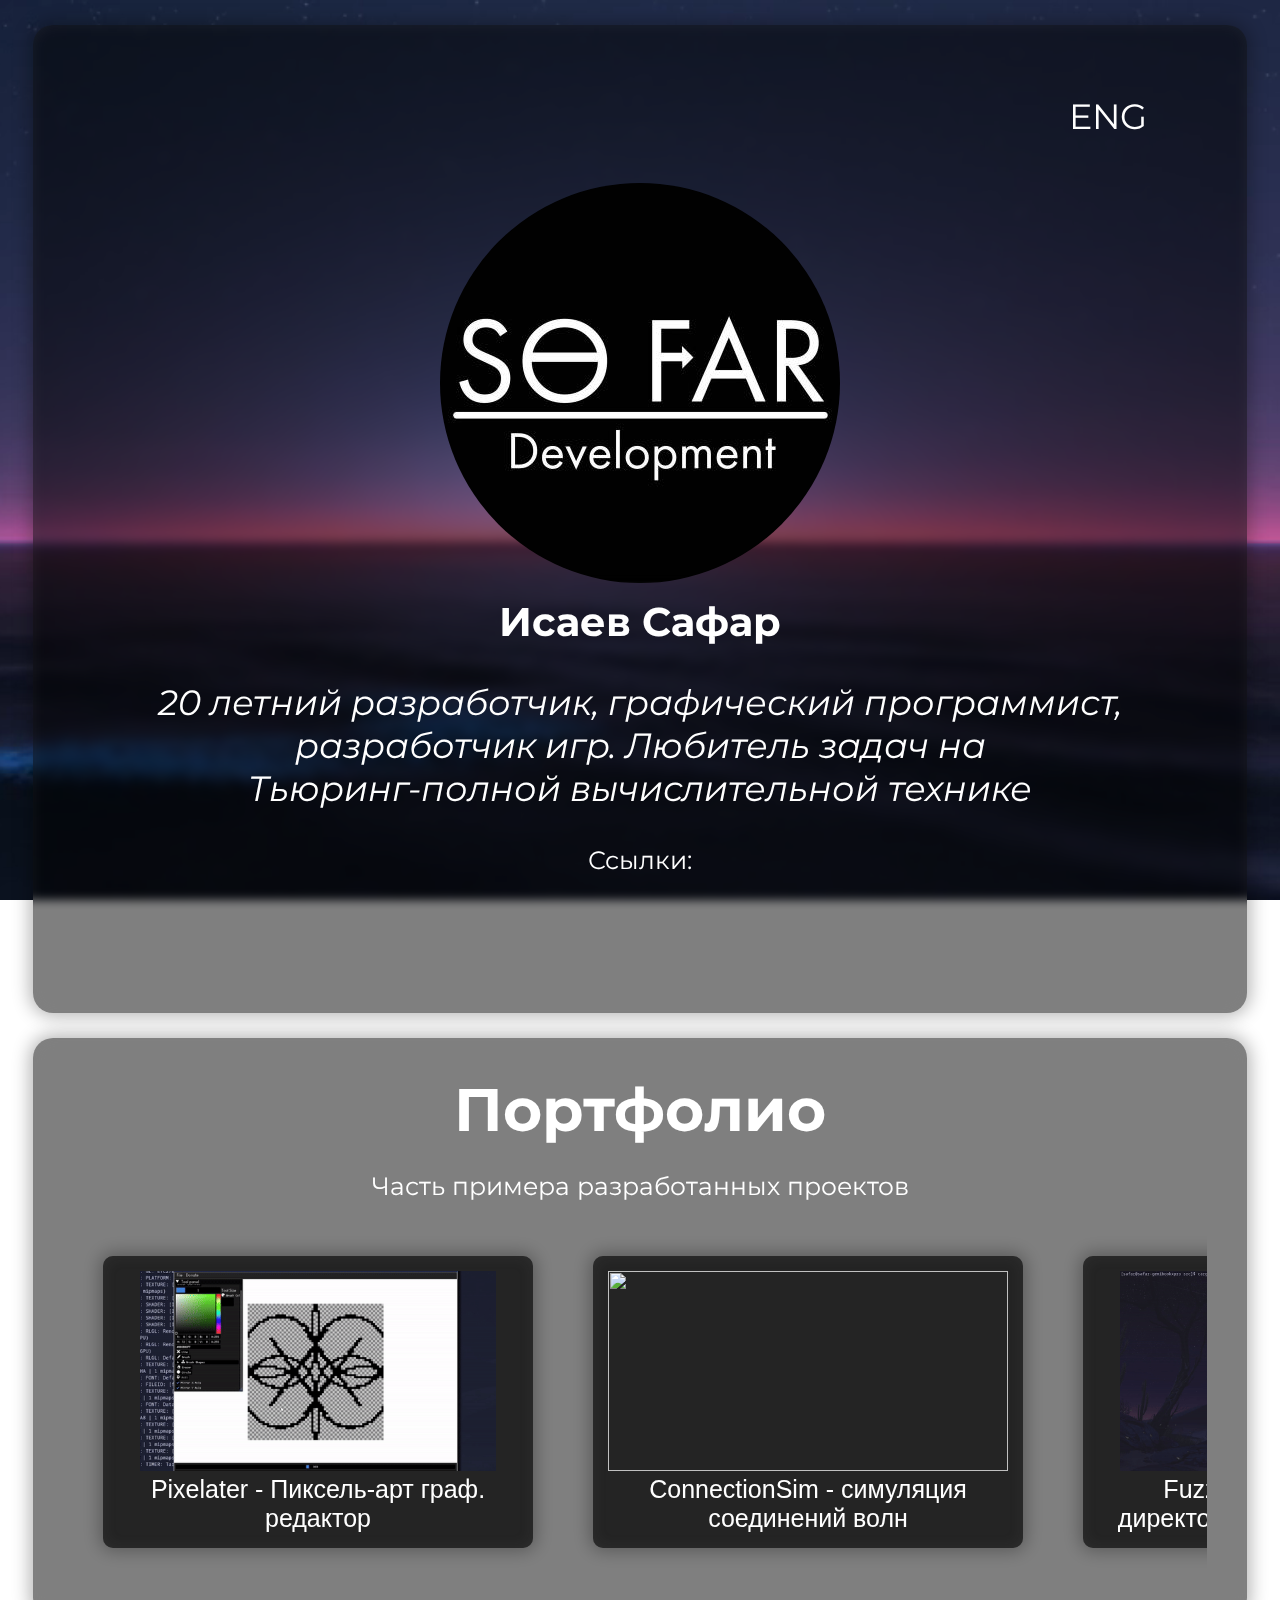
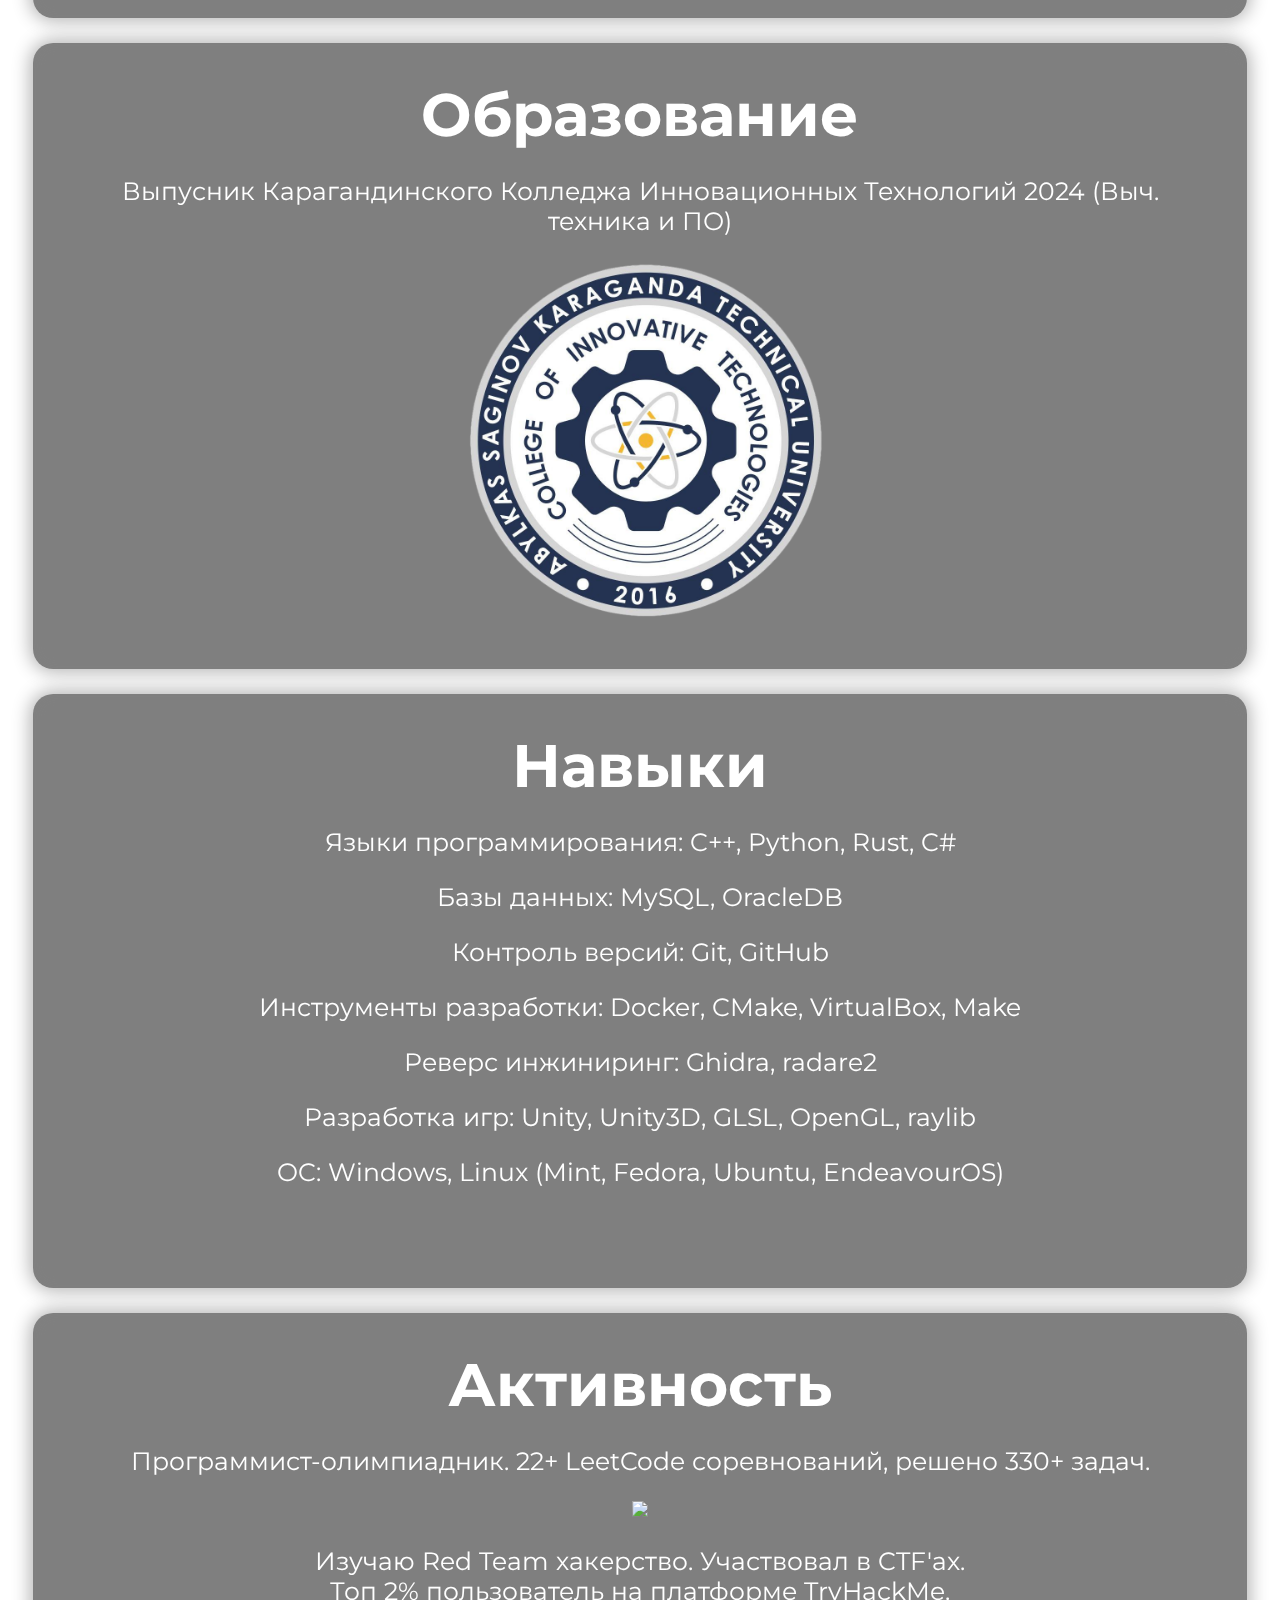
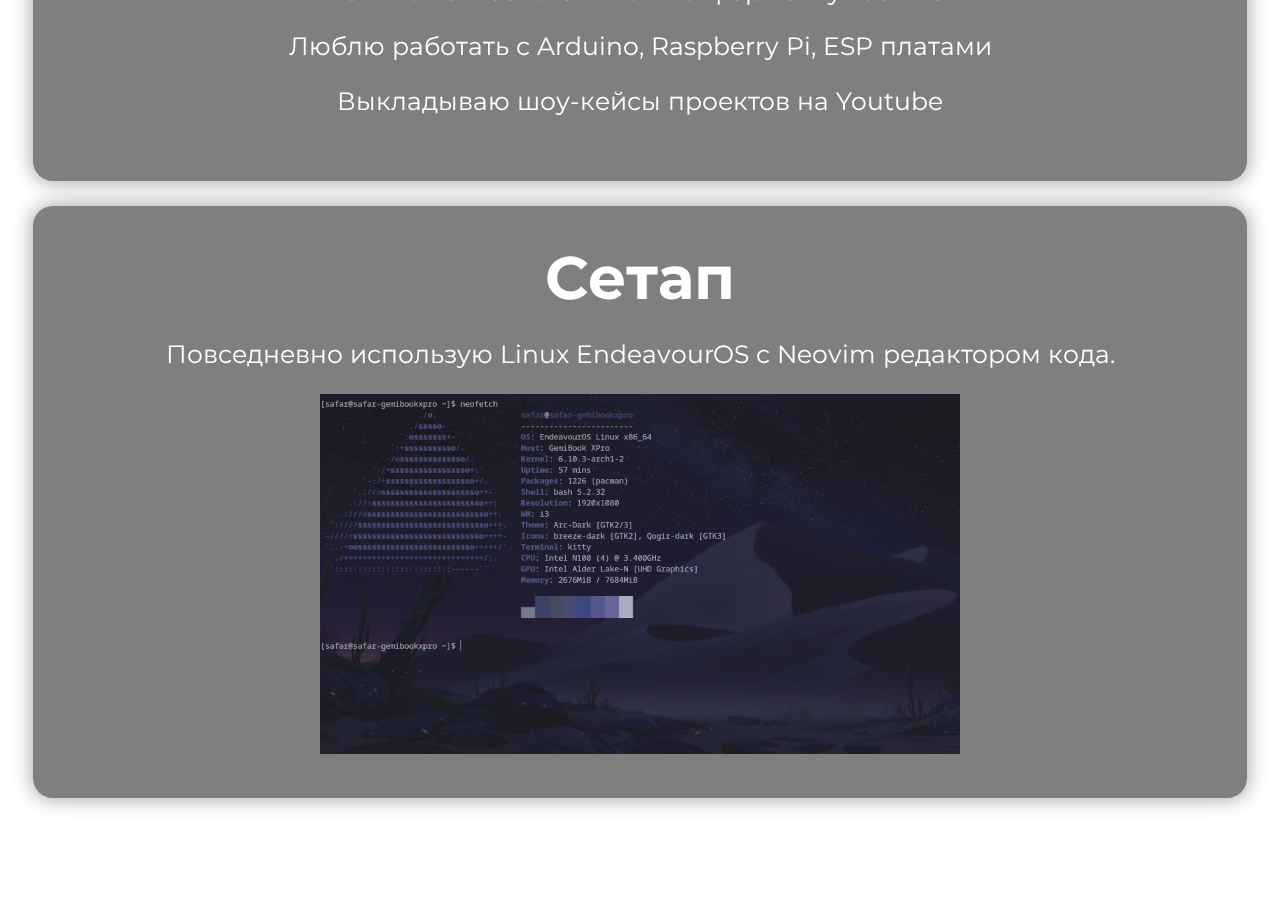
==== index-ru.html @ bf1d9ca0 "ru, eng versions are done, I guess?" ====
<!DOCTYPE html>
<html>
  <head>

    <link rel="stylesheet" href="https://cdnjs.cloudflare.com/ajax/libs/font-awesome/4.7.0/css/font-awesome.min.css">
    <link rel="stylesheet" type="text/css" href="style-ru.css">

    <link rel="preconnect" href="https://fonts.googleapis.com">
    <link rel="preconnect" href="https://fonts.gstatic.com" crossorigin>
    <link href="https://fonts.googleapis.com/css2?family=Montserrat:ital,wght@0,100..900;1,100..900&display=swap" rel="stylesheet">
    <script src="https://kit.fontawesome.com/5519063000.js" crossorigin="anonymous"></script>

    <base target="_blank"> <!--to open links in new tabs -->
  </head>
  <body>
    <video autoplay muted loop id="bgVideo">
      <source src="assets/ocean.mp4" type="video/mp4">
    </video>
     
     <div class="glass-container">
        <a href="index.html" target="_self"><p style="margin: 45px 60px; text-align:right; position:relative;font-family: 'Montserrat'; font-size: 35px;">ENG</p></a>
        <center>
          <div id="pfp">
            <img src="assets/pfp.jpg" />
          </div>
          <h2>Исаев Сафар</h2> 
          <i><p style="font-size:35px;">
           20 летний разработчик, графический программист, <br/> разработчик игр. Любитель задач на <br/> Тьюринг-полной вычислительной технике</p></i>
          <p>Ссылки:</p>

          <a href="https://github.com/SafarSoFar"><i class="fa-brands fa-github" style="font-size: 3.0em; color: white;"></i></a>
          <a href="https://x.com/safarsofar" "><i class="fa-brands fa-twitter" style="font-size: 3.0em; color: white;"></i></a>
          <a href="https://safarsofar.itch.io/"><i class="fa-brands fa-itch-io" style="font-size: 3.0em; color: white;"></i></a>
          <a href="https://www.youtube.com/@SafarSofar"><i class="fa-brands fa-youtube" style="font-size: 3.0em; color: white;"></i></a>
          <a href="https://www.linkedin.com/in/safar-isaev-sofar/"><i class="fa-brands fa-linkedin" style="font-size: 3.0em; color: white;"></i></a>

          <br/>
          <br/>
        </center>
      </div>
      <div class="glass-container">
        <h1>Портфолио</h1>
        <p>Часть примера разработанных проектов</p>
        <div class="row">

          <a href="https://github.com/SafarSoFar/pixelater">
            <div class="project-wrap">
              <div class="project-thumb">
                <img src="assets/pixelater-mirror.gif"/>
              </div>
              <div id="project-name">Pixelater - Пиксель-арт граф. редактор</div>
            </div>
          </a>

          <a href="https://github.com/SafarSoFar/connection-sim-cpp">
            <div class="project-wrap">
              <div class="project-thumb">
                <img src="assets/connection-sim.gif"/>
              </div>
              <div id="project-name">ConnectionSim - симуляция соединений волн</div>
            </div>
          </a>

          <a href="https://github.com/SafarSoFar/fuzzis">
            <div class="project-wrap">
              <div class="project-thumb">
                <img src="assets/fuzzis.gif"/>
              </div>
              <div id="project-name">Fuzzis - CLI для поиска директориев (CTF hacking tool)</div>
            </div>
          </a>

          <a href="https://github.com/SafarSoFar/immage">
            <div class="project-wrap">
              <div class="project-thumb">
                <img src="assets/immage.gif"/>
              </div>
              <div id="project-name">Immage (i'm mage) - Анализатор стеганографии (CTF hacking tool)</div>
            </div>
          </a>

          <a href="https://github.com/SafarSoFar/3D-boids-raylib">
            <div class="project-wrap">
              <div class="project-thumb">
                <img src="assets/boids.gif"/>
              </div>
              <div id="project-name">3D Симуляция Боидов без игрового движка</div>
            </div>
          </a>

          <a href="https://github.com/SafarSoFar/coding-train-starfield-rs">
            <div class="project-wrap">
              <div class="project-thumb">
                <img src="assets/starfield.gif"/>
              </div>
              <div id="project-name">Rust симуляция комических частиц из ориг. javascript, i3</div>
            </div>
          </a>

        </div>
     </div>

     <div class="glass-container">
        <h1>Образование</h1>
        <div class="info">
        <p>Выпусник Карагандинского Колледжа Инновационных Технологий 2024 (Выч. техника и ПО)</p>
        <img src="assets/college.png" style="width:388px; height:364px;"/>
        </div>
      </div>
      
     <div class="glass-container">
       <h1>Навыки</h1>
        <p>Языки программирования: C++, Python, Rust, C#</p>
        <p>Базы данных: MySQL, OracleDB</p>
        <p>Контроль версий: Git, GitHub</p>
        <p>Инструменты разработки: Docker, CMake, VirtualBox, Make</p>
        <p>Реверс инжиниринг: Ghidra, radare2</p>
        <p>Разработка игр: Unity, Unity3D, GLSL, OpenGL, raylib</p>
        <p>OC: Windows, Linux (Mint, Fedora, Ubuntu, EndeavourOS)</p>
        <br/>
        <br/>
     </div>
     <div class="glass-container">
        <h1>Активность</h1>
        <p>Программист-олимпиадник. 22+ LeetCode соревнований, решено 330+ задач.</p>
        <img src="https://leetcard.jacoblin.cool/So_far_away?theme=dark&font=Kadwa"/ >
        <p>Изучаю Red Team хакерство. Участвовал в CTF'ах.<br/> Топ 2% пользователь на платформе TryHackMe.</p>
        <p>Люблю работать с Arduino, Raspberry Pi, ESP платами</p>
        <p>Выкладываю шоу-кейсы проектов на Youtube</p>
     </div>
     <div class="glass-container">
       <h1>Сетап</h1>
       <p></p>
       <div class="info">
       </div>
       <div class="info">
       </div>
        <div class="info">
        <p>Повседневно использую Linux EndeavourOS с Neovim редактором кода.</p>
        <img src="assets/neofetch.png" style="width: 640px; height: 360px;"/>
        </div>
      </div>

  <br/>
  <center>
    <p>Разработка дизайна - Исаев Сафар</p>
  </center>
  </body>
</html>
---- style-ru.css ----
/*.afacad-flux-afacad{*/
/*  font-family: "Afacad Flux", sans-serif;*/
/*  font-optical-sizing: auto;*/
/*  font-weight: 100;*/
/*  font-style: normal;*/
/*  font-variation-settings:*/
/*    "slnt" 0;*/
/*}*/

a{
    color: unset;
    text-decoration: unset;
    target: "_blank";
}

p{
  font-family: "Montserrat", sans-serif;
  font-size: 25px;
  font-size: 25px;
  color: white;
}

h1{
  margin:10px;
  font-family: "Montserrat", sans-serif;
  font-size: 60px;
  color: white;
}

h2{
  margin:10px;
  font-family: "Montserrat", sans-serif;
  font-size: 40px;
  color: white;
}

#bgVideo{
  position: fixed;
  right: 0;
  bottom: 0;
  min-width: 100%;
  min-height: 100%;
  z-index: -1;
}
/*html{*/
/*  background-color: black;*/
/*}*/

#pfp img{
  width: 400px;
  height: 400px;
  border-radius: 200px;
}

#cover img{
  width: 100%;
  height: ;
  overflow: hidden;
}

.row{
  display: flex; /* Enables flexbox */ 
  /*justify-content: center; /* Aligns items in a row with space between */ */
  margin: 20px;
  overflow-x: scroll;
  /*scrollbar-color: black;*/

}

.info{
  text-align: center;
  margin:auto;
  /*display: grid; */
  align-items:center;
  justify-content: center; /* Aligns items in a row with space between */ 
  object-fit:scale-down;
}


.glass-container{
  box-shadow: inset 0 0 15px rgba(135, 135, 135, .1), 0 0 18px 3px rgba(0, 0, 0, .3);
  width: auto;
  text-align: center;
  /*margin: auto;*/

  padding: 25px 40px 40px;
  margin: 25px;
  background-color: rgba(0, 0, 0, 0.5);
  backdrop-filter: blur(5px); height: auto; 
  border-radius: 20px;
}

.project-wrap{
  box-shadow: inset 0 0 15px rgba(135, 135, 135, .1), 0 0 18px 3px rgba(0, 0, 0, .3);
  border-radius: 10px;
  width: auto;
  text-align: center;
  margin: 30px;
  padding: 15px;
  backdrop-filter: blur(10px); height: auto; 
  background-color: rgba(10, 10, 10, 0.5);
  height: auto;
}

#project-name{
  font-family: "Afacad Flux", sans-serif;
  font-size: 25px;
  color: white;
}

.project-thumb img{
  width: 400px;
  height: 200px;
  object-fit:scale-down;
}

body{
  background-color: white;
}
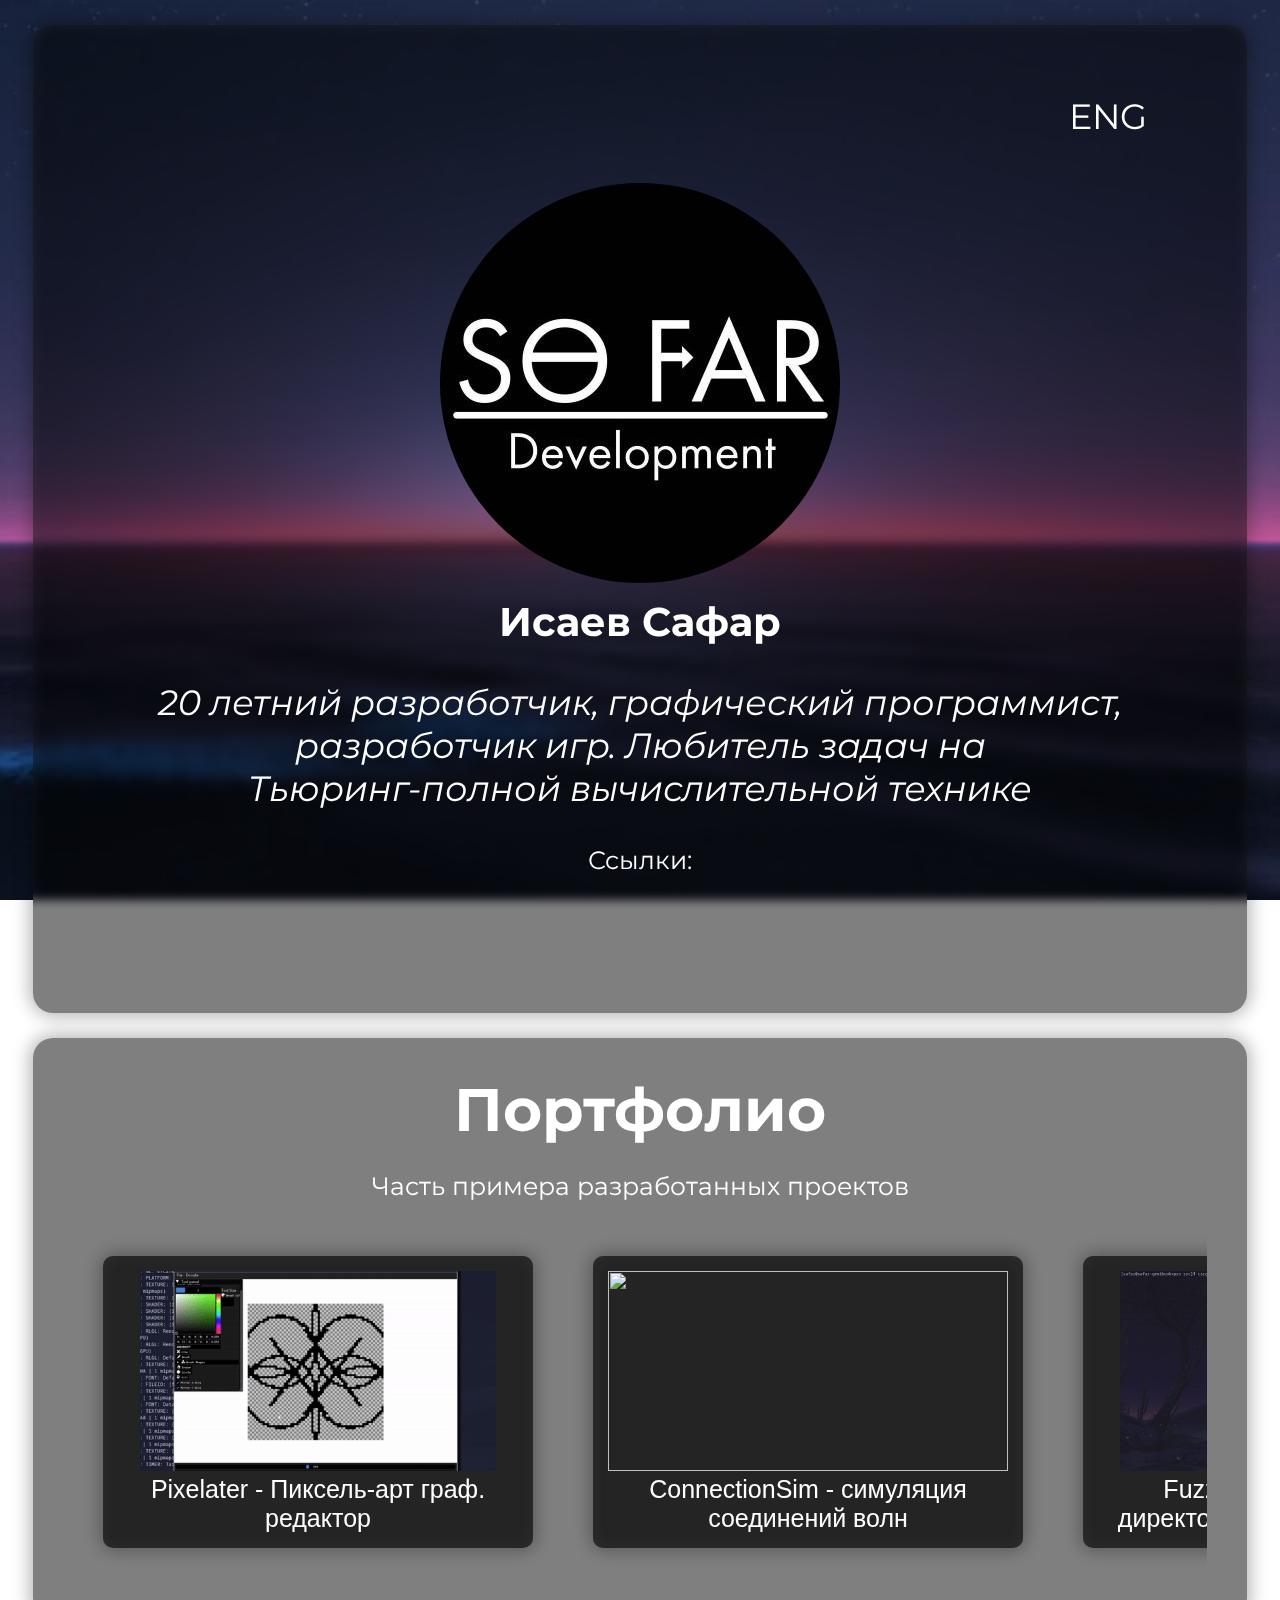
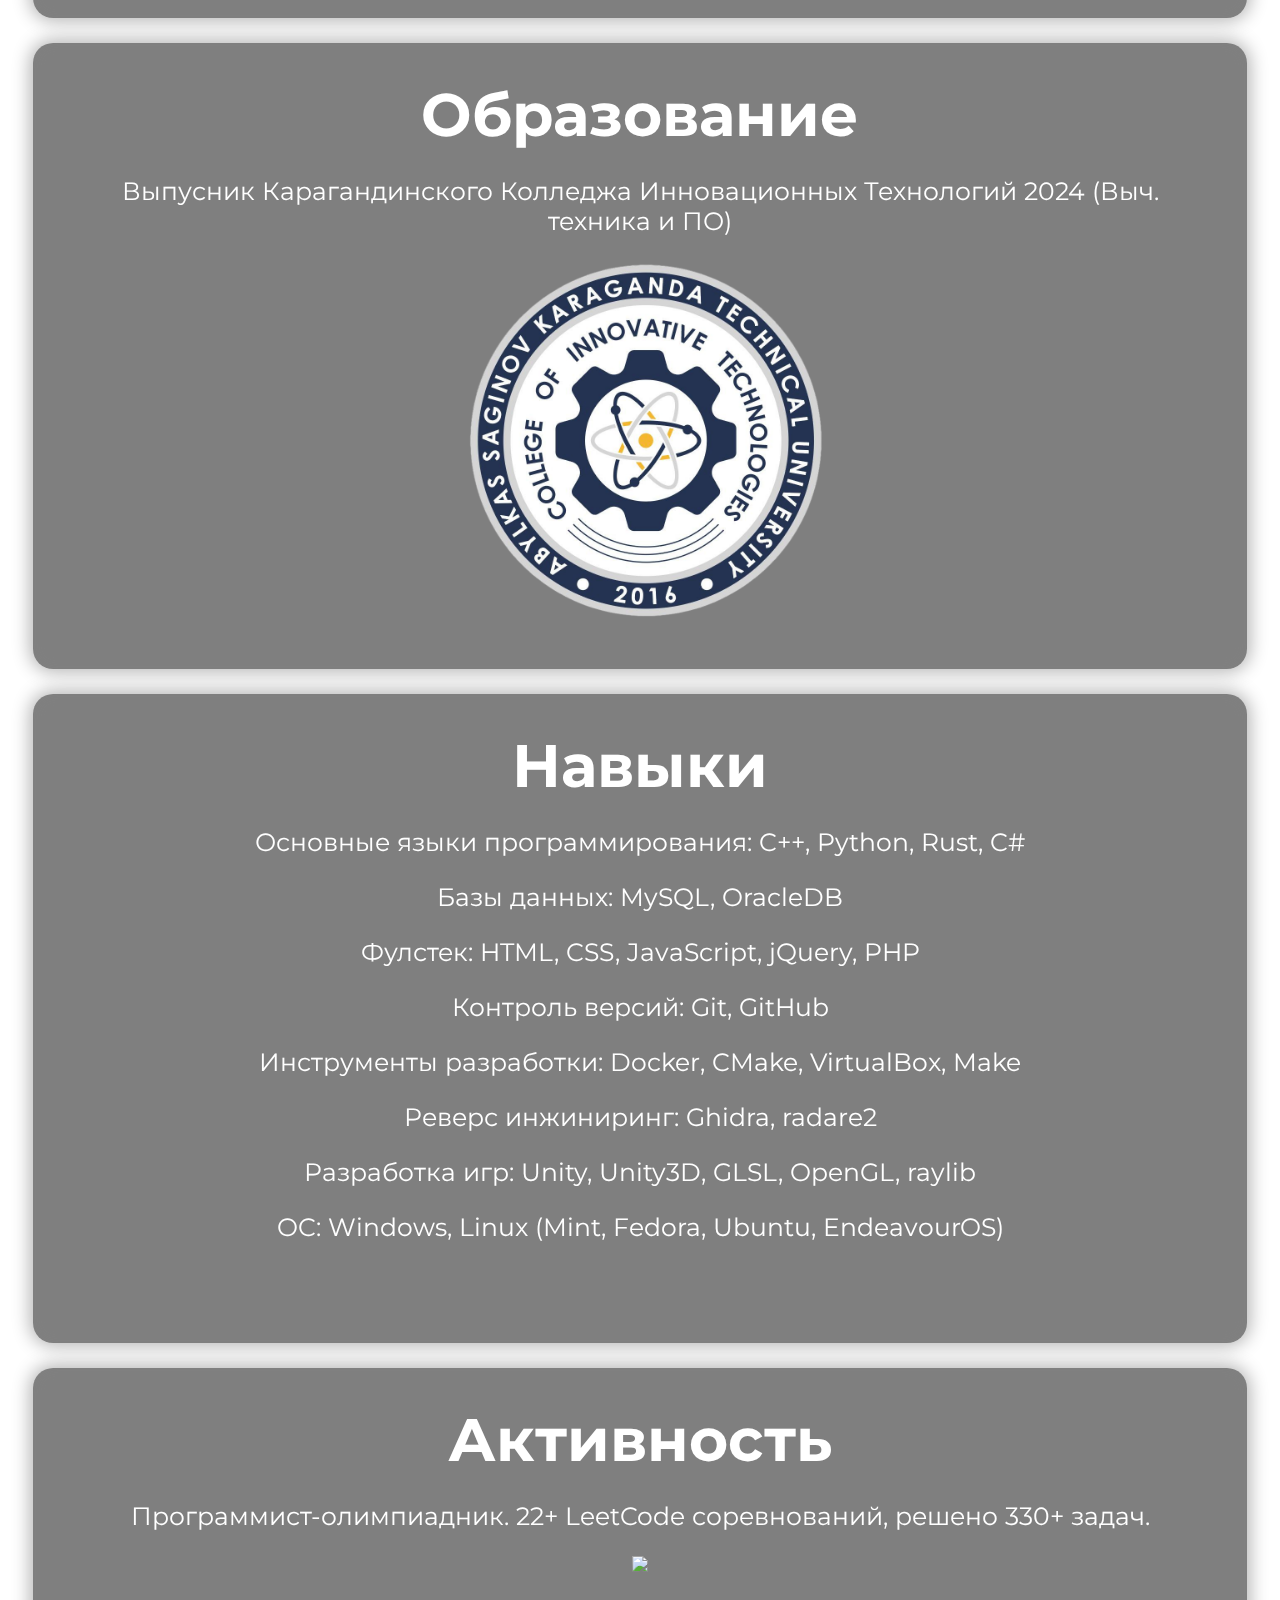
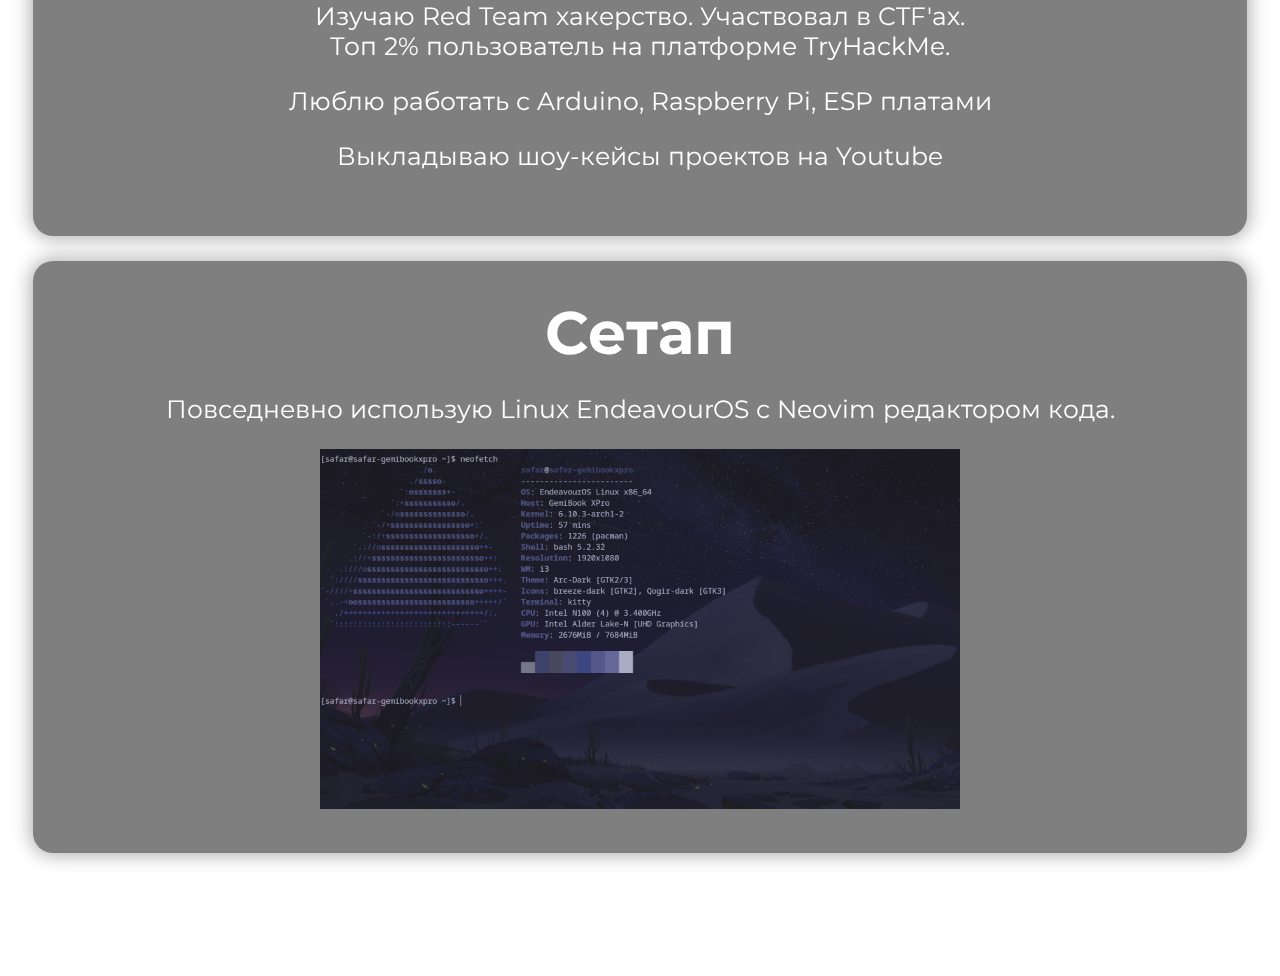
==== commit b603c35b: "full stack description" ====
--- a/index-ru.html
+++ b/index-ru.html
@@ -110,8 +110,9 @@
       
      <div class="glass-container">
        <h1>Навыки</h1>
-        <p>Языки программирования: C++, Python, Rust, C#</p>
+        <p>Основные языки программирования: C++, Python, Rust, C#</p>
         <p>Базы данных: MySQL, OracleDB</p>
+        <p>Фулстек: HTML, CSS, JavaScript, jQuery, PHP</p>
         <p>Контроль версий: Git, GitHub</p>
         <p>Инструменты разработки: Docker, CMake, VirtualBox, Make</p>
         <p>Реверс инжиниринг: Ghidra, radare2</p>
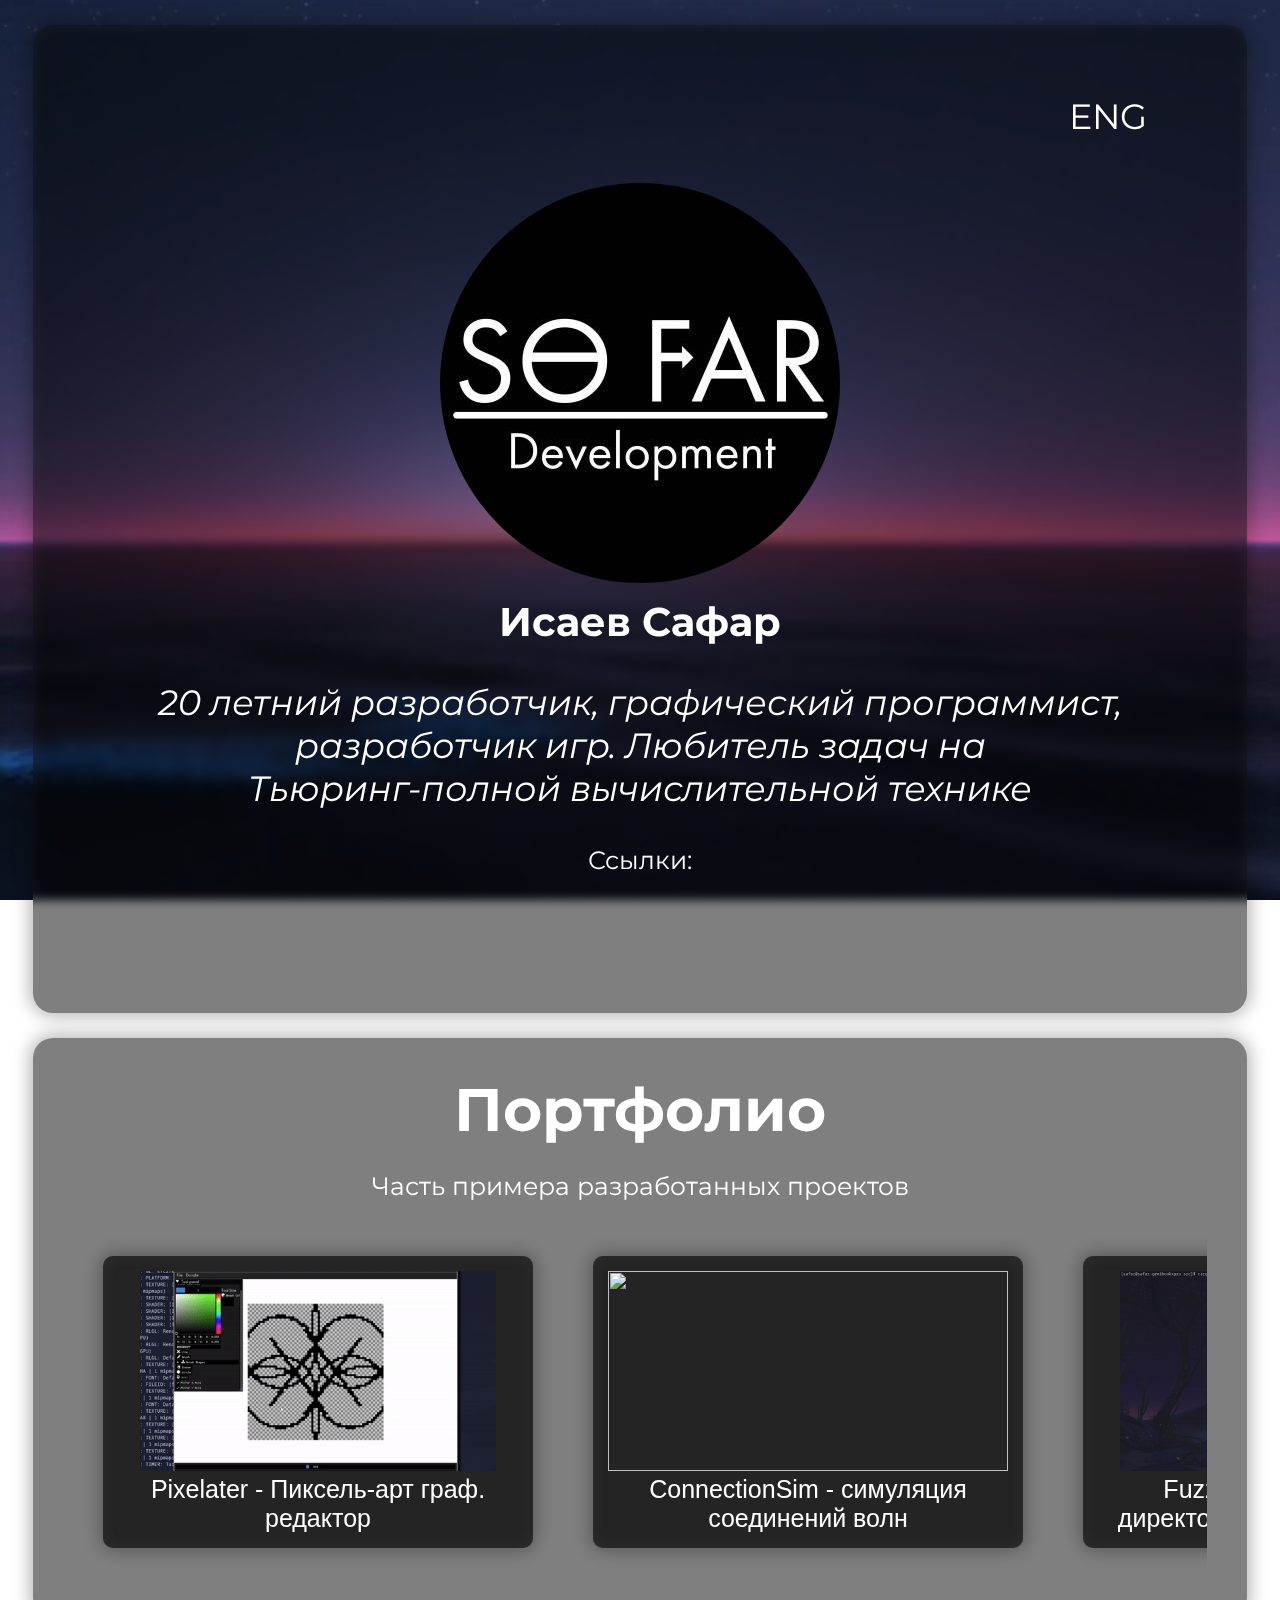
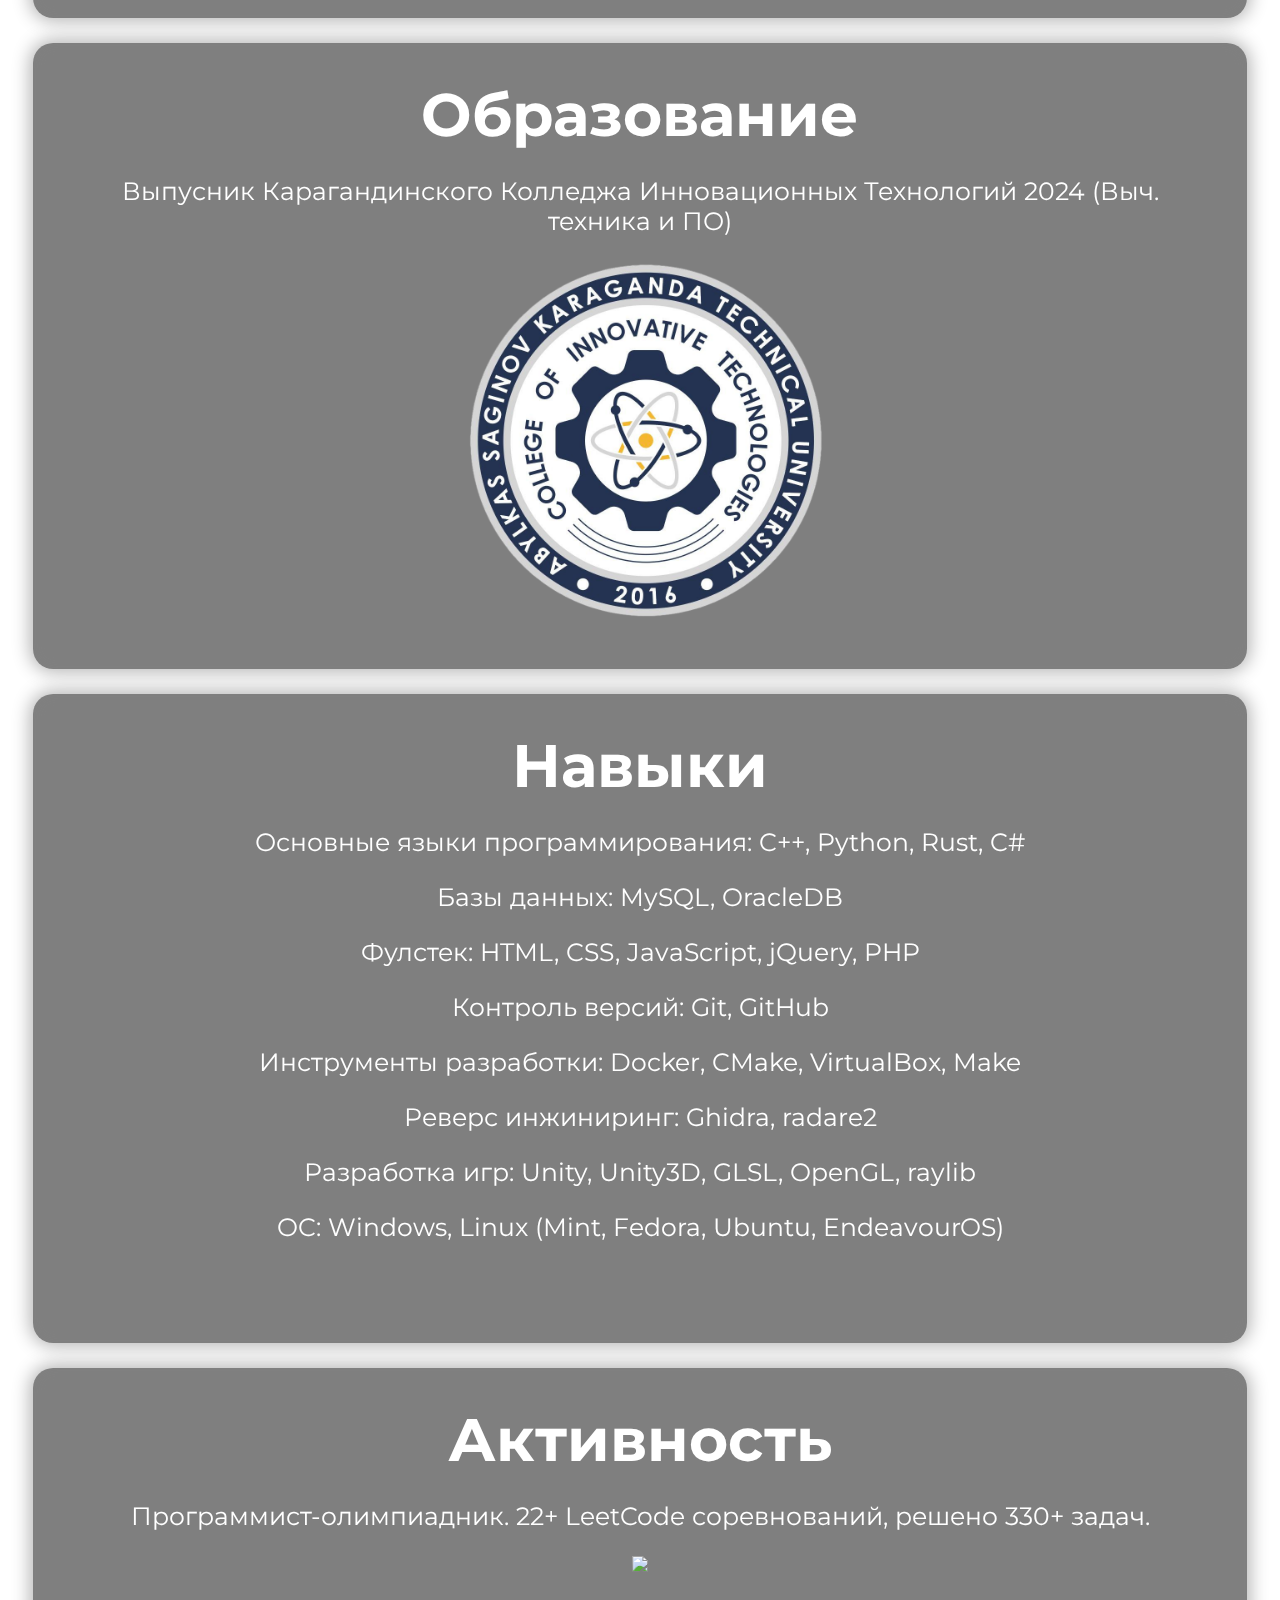
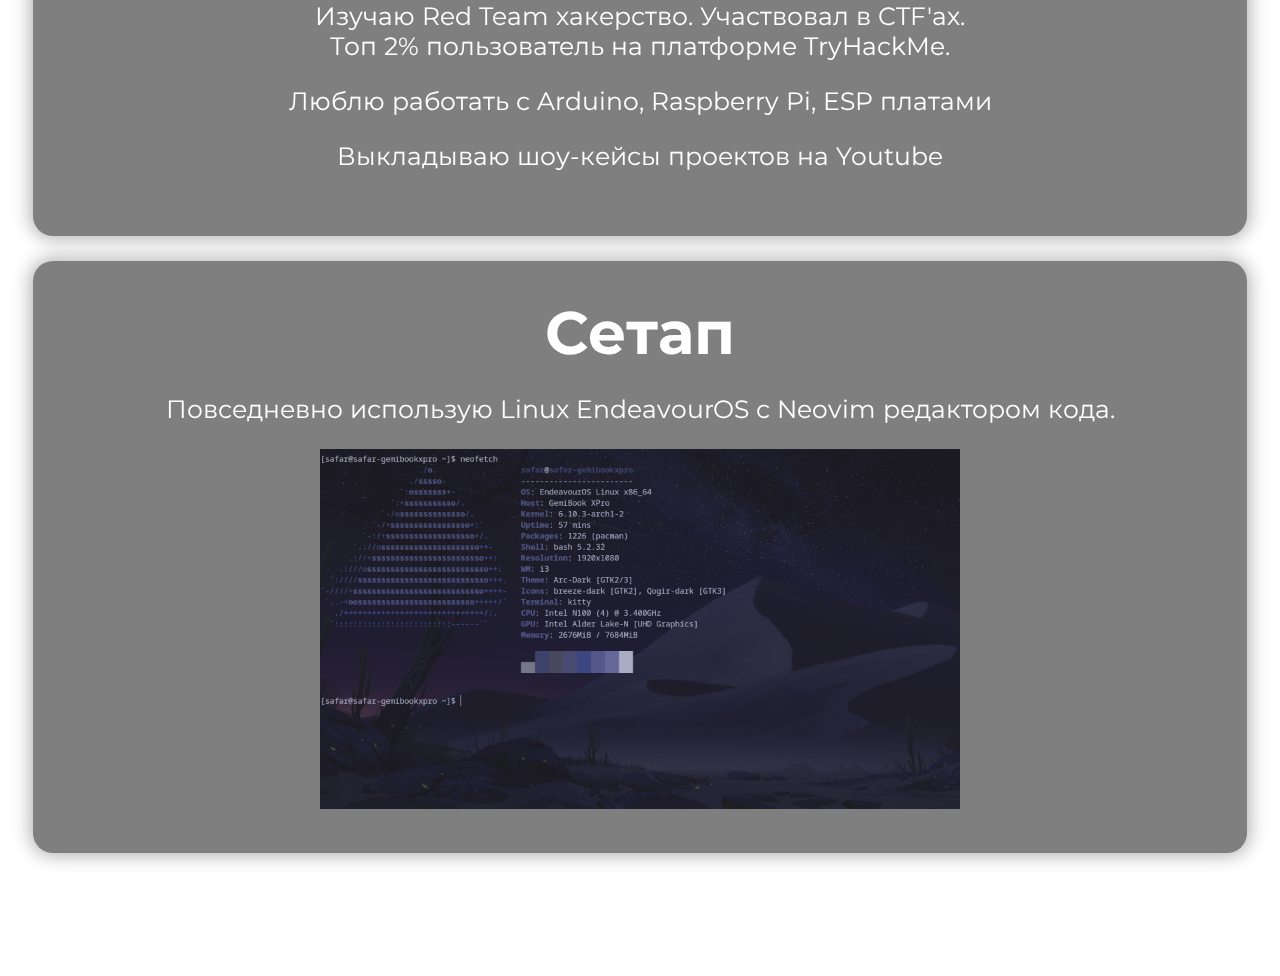
==== commit c5885282: "one function landscape rotation prevention on some browsers" ====
--- a/index-ru.html
+++ b/index-ru.html
@@ -9,6 +9,9 @@
     <link rel="preconnect" href="https://fonts.gstatic.com" crossorigin>
     <link href="https://fonts.googleapis.com/css2?family=Montserrat:ital,wght@0,100..900;1,100..900&display=swap" rel="stylesheet">
     <script src="https://kit.fontawesome.com/5519063000.js" crossorigin="anonymous"></script>
+    <script>
+      screen.orientation.lock('portrait');
+    </script>
 
     <base target="_blank"> <!--to open links in new tabs -->
   </head>
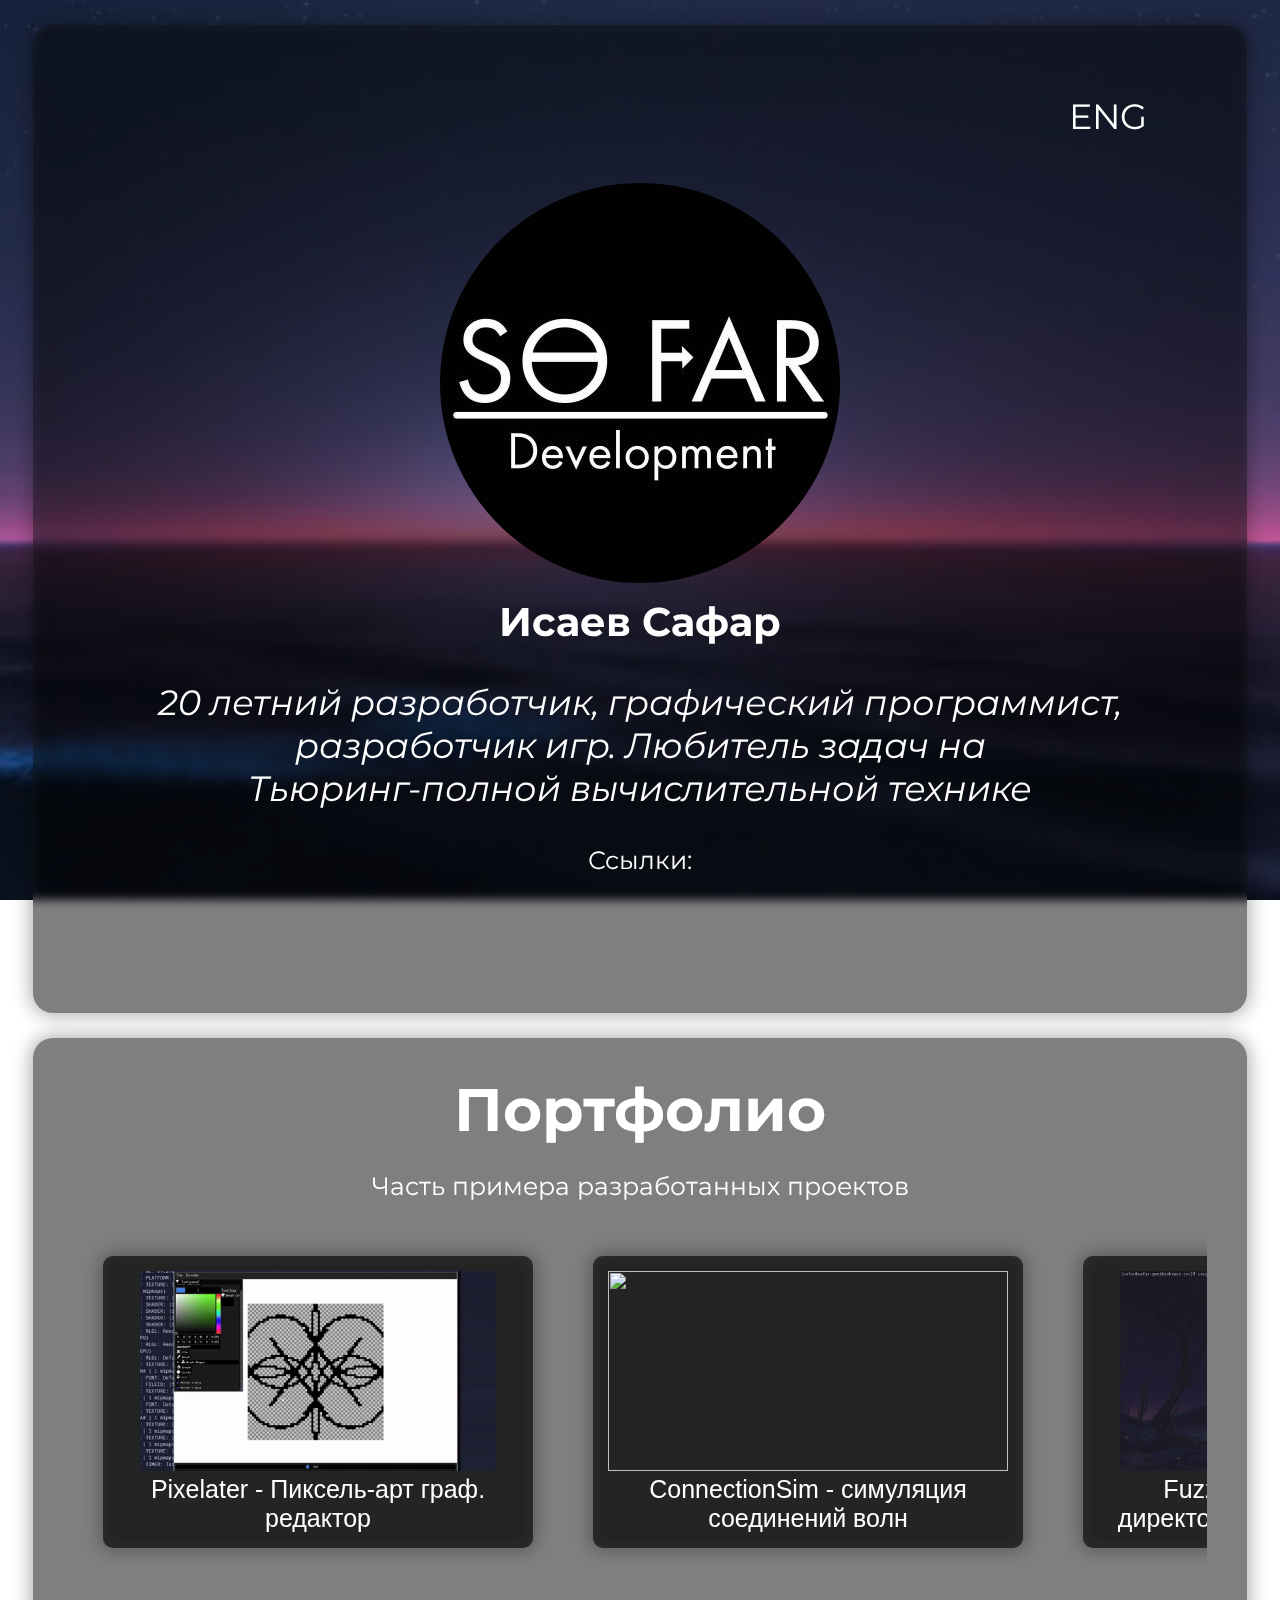
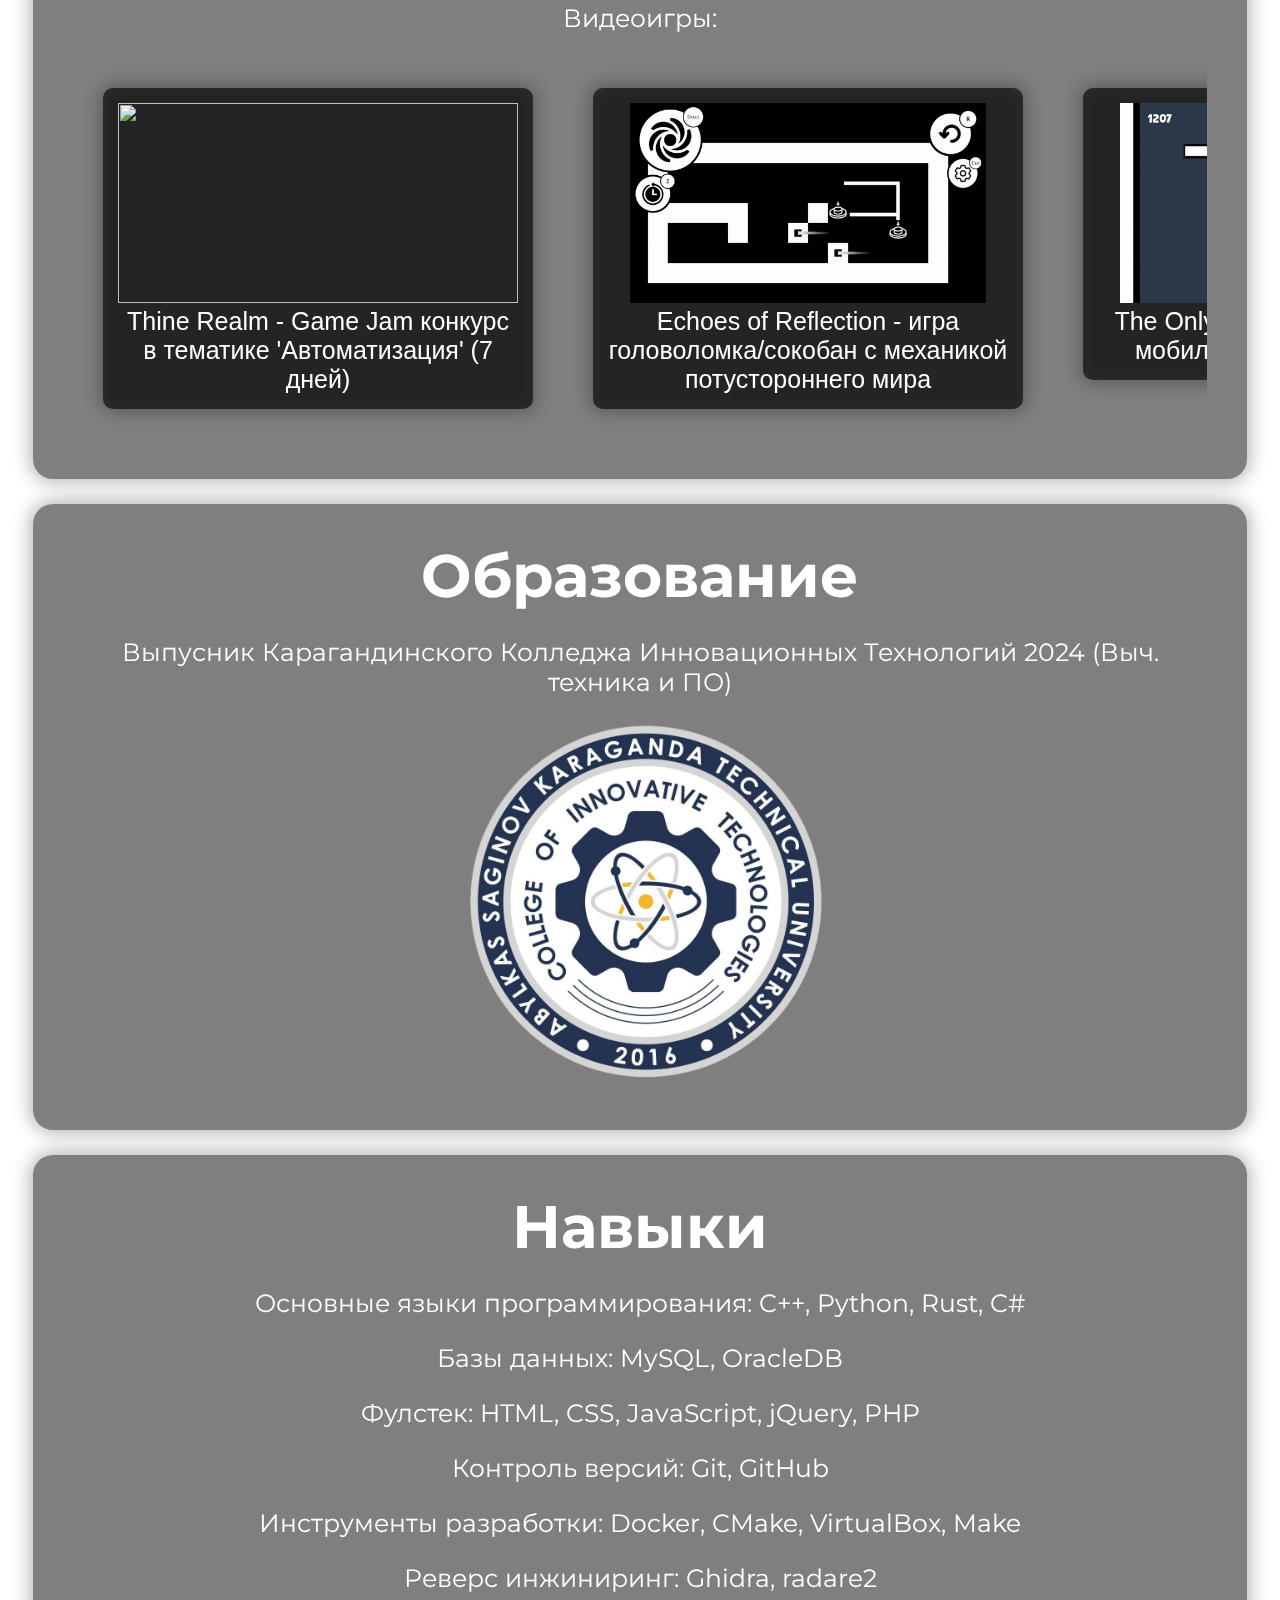
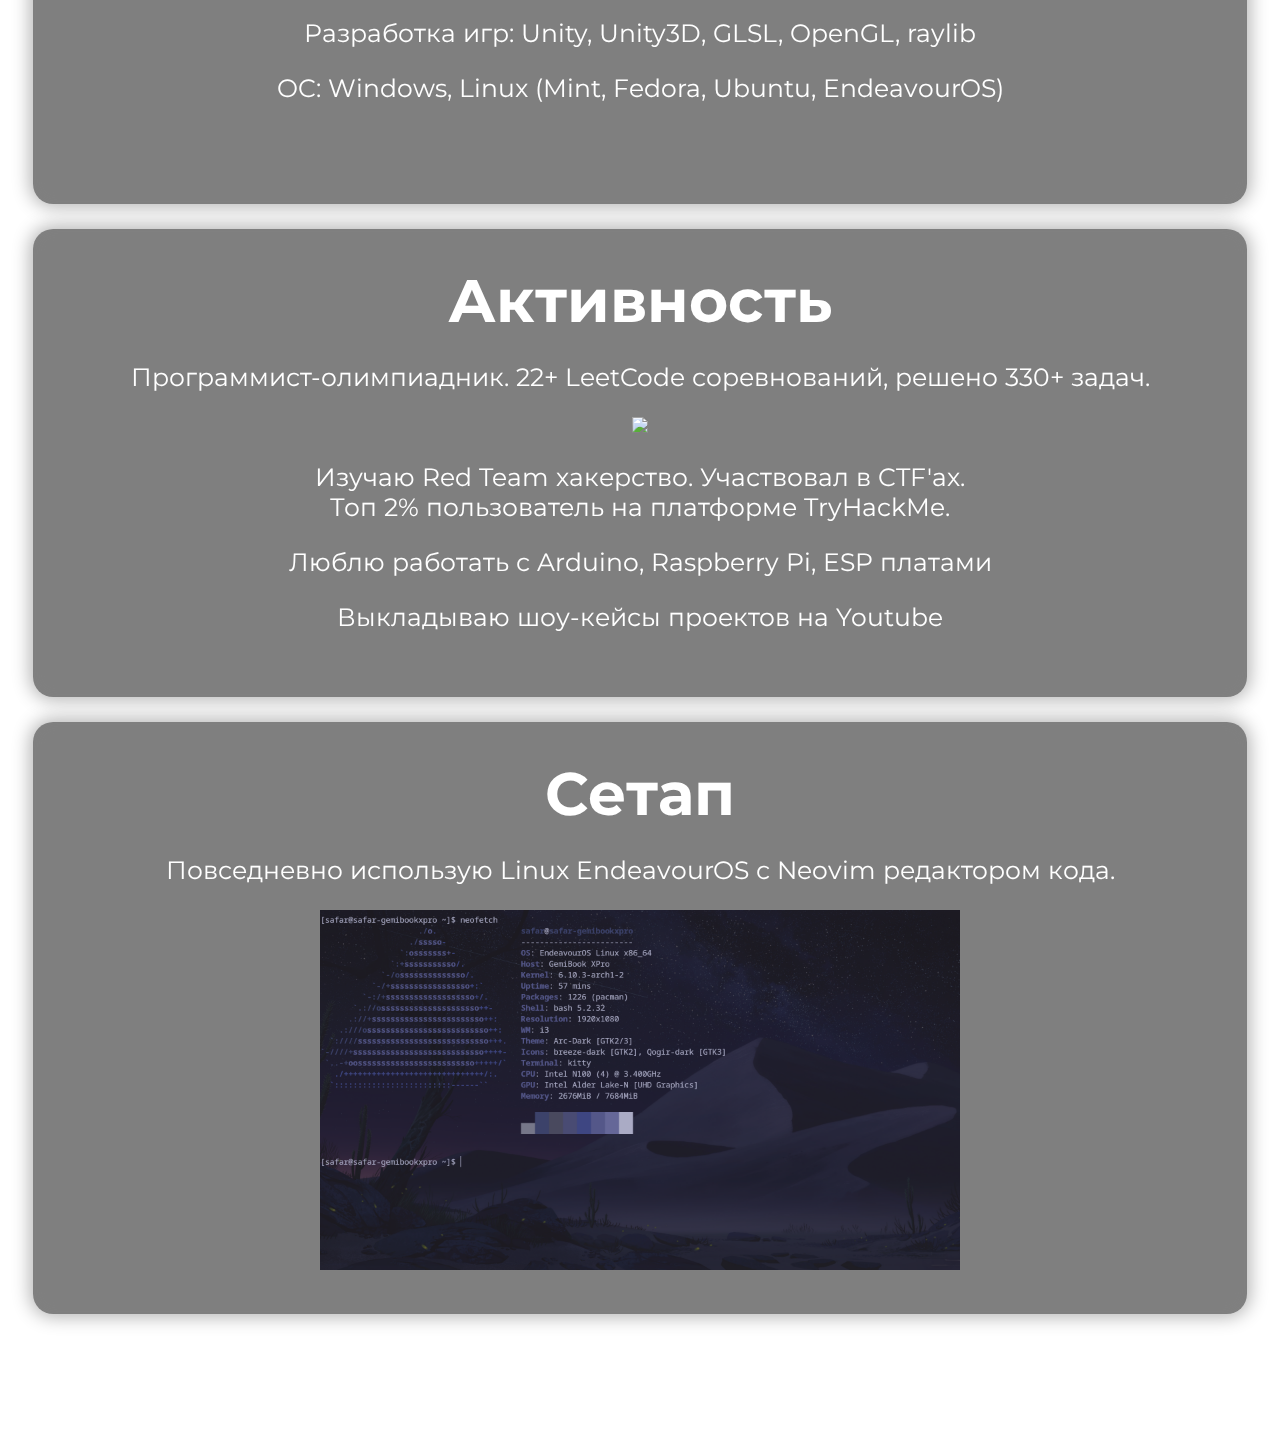
==== commit 10295b0e: "ru version" ====
--- a/index-ru.html
+++ b/index-ru.html
@@ -101,6 +101,45 @@
           </a>
 
         </div>
+
+        <p>Видеоигры:</p>
+
+        <div class="row">
+
+          <a href="https://safarsofar.itch.io/thine-kingdom">
+            <div class="project-wrap">
+              <div class="project-thumb">
+                <img src="assets/thine-realm.gif"/>
+              </div>
+              <div id="project-name">Thine Realm - Game Jam конкурс в тематике 'Автоматизация' (7 дней)</div>
+            </div>
+          </a>
+
+          <a href="https://safarsofar.itch.io/echoes-of-reflection">
+            <div class="project-wrap">
+              <div class="project-thumb">
+                <img src="assets/eor.gif"/>
+              </div>
+              <div id="project-name">Echoes of Reflection - игра головоломка/сокобан с механикой потустороннего мира</div>
+            </div>
+          </a>
+
+          <a href="https://safarsofar.itch.io/the-only-way-is-up">
+            <div class="project-wrap">
+              <div class="project-thumb">
+                <img src="assets/the-only-way-is-up.gif"/>
+              </div>
+              <div id="project-name">The Only Way Is Up - Game Jam мобильный конкурс (3 часа)</div>
+            </div>
+          </a>
+            <div class="project-wrap">
+              <div class="project-thumb">
+                <img src="assets/aot.gif"/>
+              </div>
+              <div id="project-name">Boundless Flight - VR симулятор полета с механикой из 'AOT'</div>
+            </div>
+         </div>
+        </div>
      </div>
 
      <div class="glass-container">
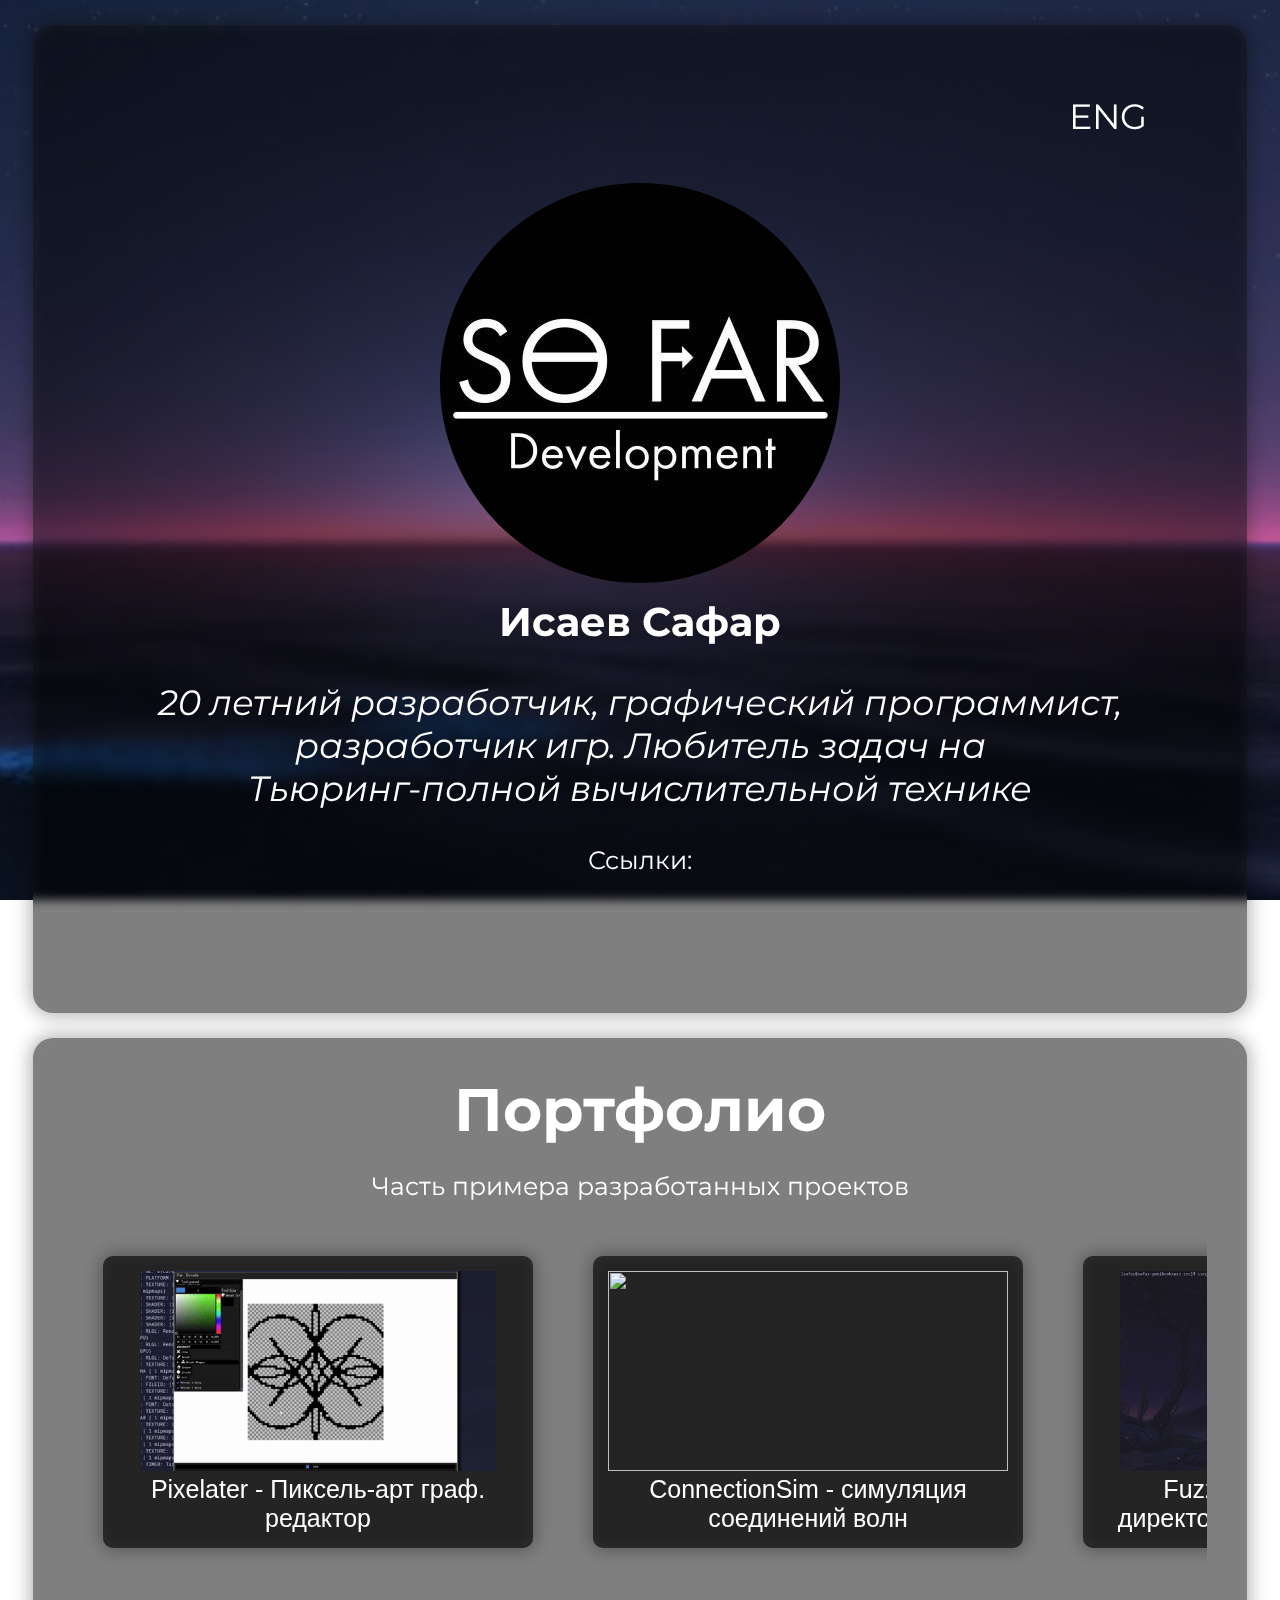
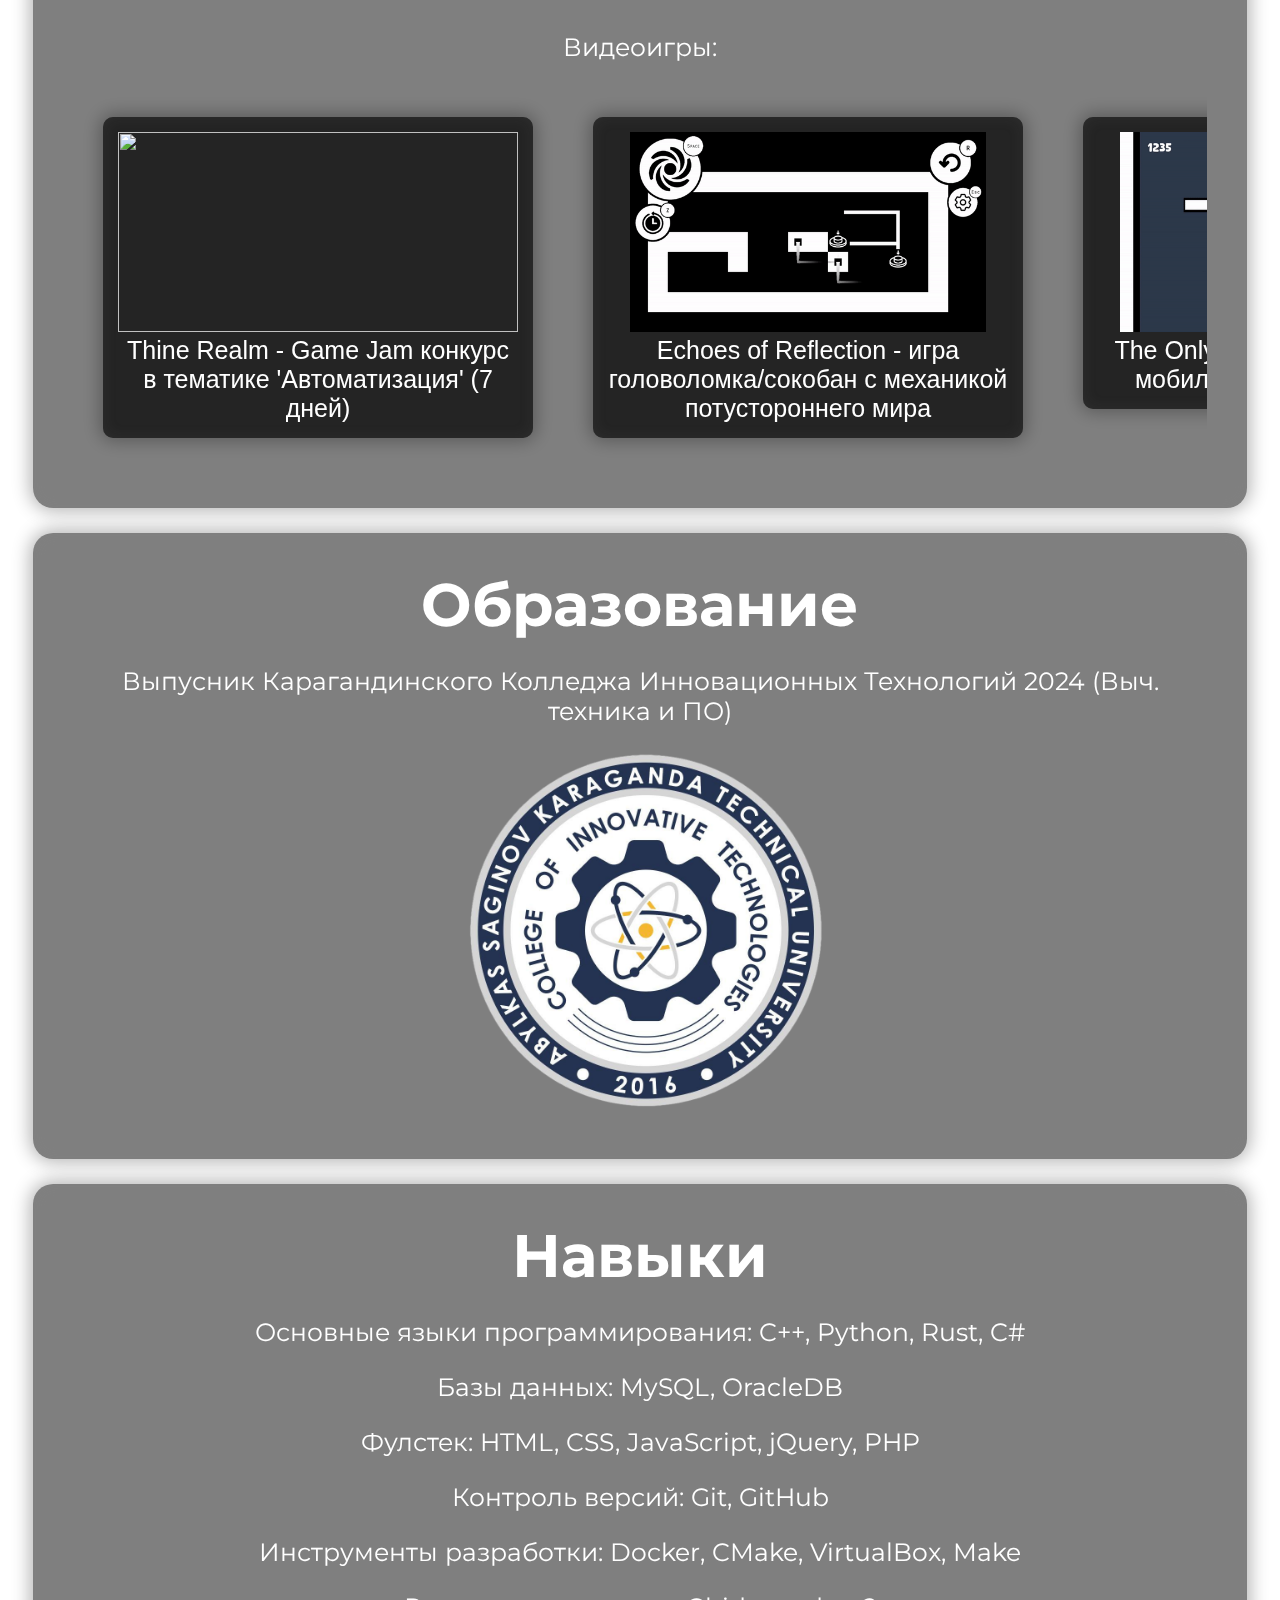
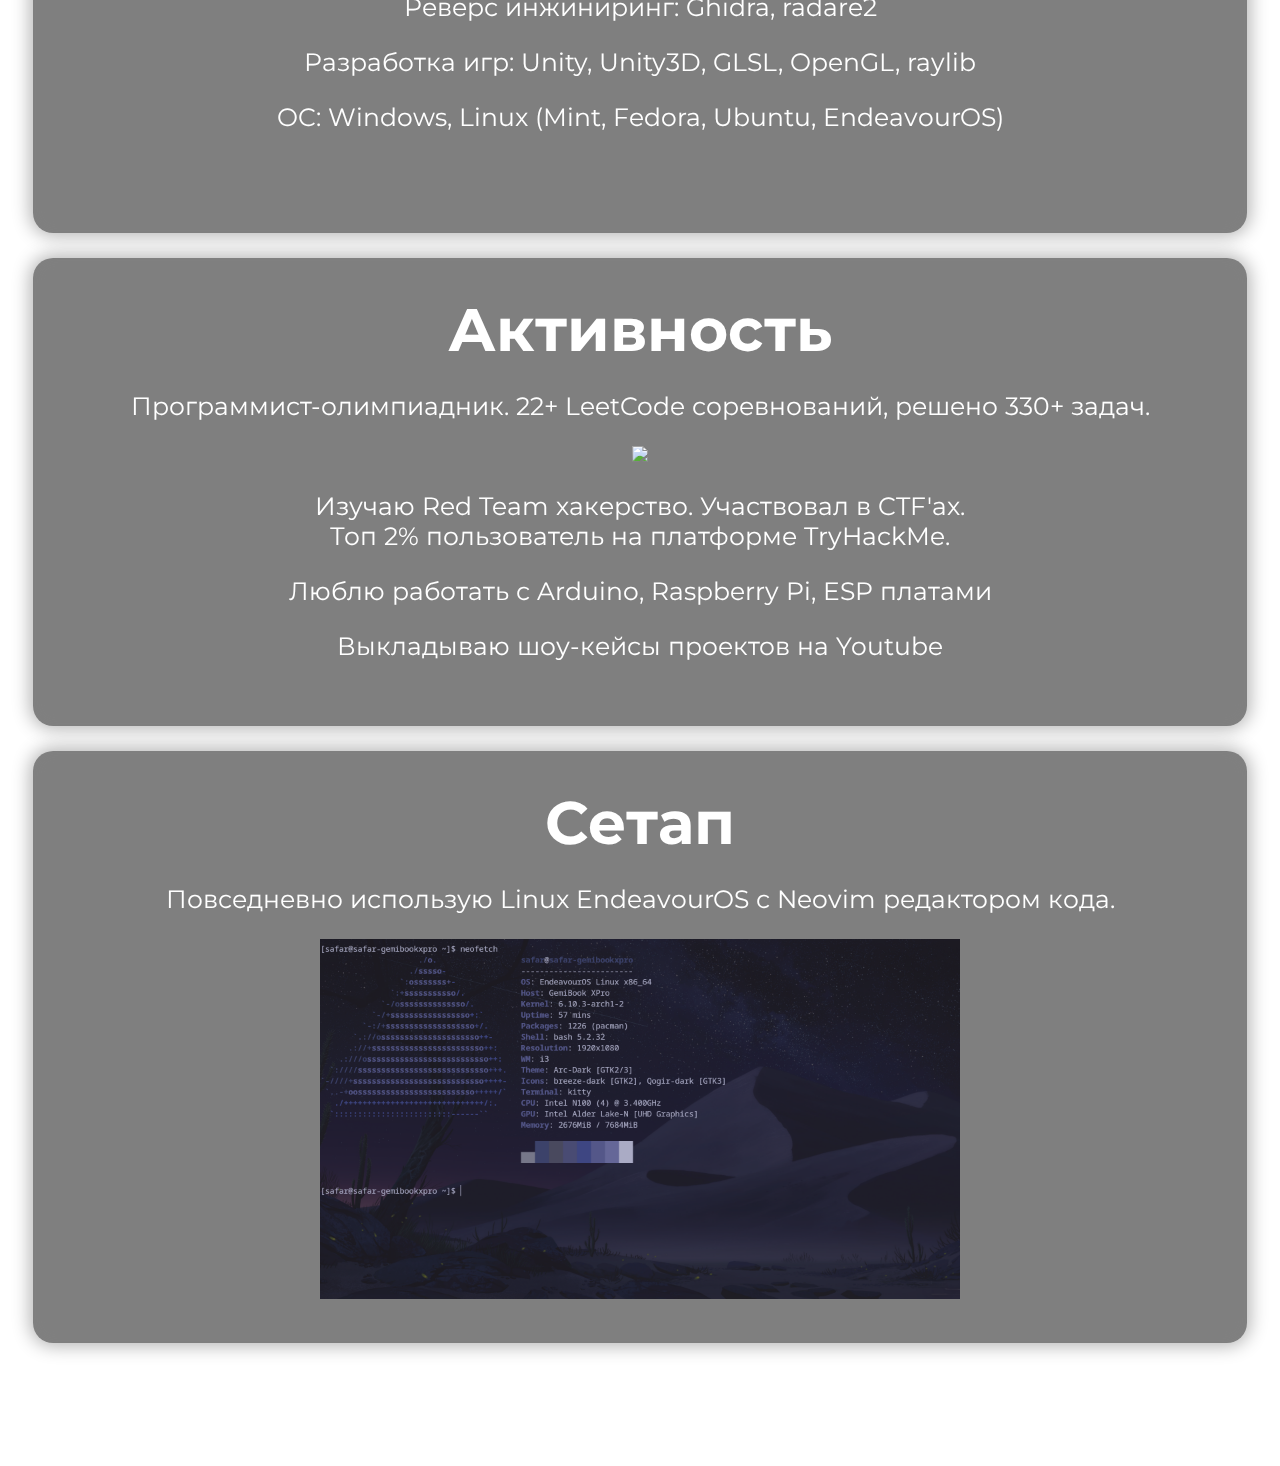
==== commit df32c700: "changed two projects inside the portfolio, fixed mobile ori orientation change affect on video issue" ====
--- a/index-ru.html
+++ b/index-ru.html
@@ -16,10 +16,10 @@
     <base target="_blank"> <!--to open links in new tabs -->
   </head>
   <body>
-    <video autoplay muted loop id="bgVideo">
+    <video autoplay="autoplay" muted defaultMuted playsinline loop="loop" oncontextmenu="return false" preload="auto" id="bgVideo">
       <source src="assets/ocean.mp4" type="video/mp4">
     </video>
-     
+
      <div class="glass-container">
         <a href="index.html" target="_self"><p style="margin: 45px 60px; text-align:right; position:relative;font-family: 'Montserrat'; font-size: 35px;">ENG</p></a>
         <center>
@@ -73,6 +73,16 @@
             </div>
           </a>
 
+          <a href="https://github.com/SafarSoFar/particle-attraction-sim">
+            <div class="project-wrap">
+              <div class="project-thumb">
+                <img src="assets/particles.gif"/>
+              </div>
+              <div id="project-name">Симуляция притяжения частиц (жидкости) на C++</div>
+            </div>
+          </a>
+
+
           <a href="https://github.com/SafarSoFar/immage">
             <div class="project-wrap">
               <div class="project-thumb">
@@ -82,21 +92,12 @@
             </div>
           </a>
 
-          <a href="https://github.com/SafarSoFar/3D-boids-raylib">
+          <a href="https://github.com/SafarSoFar/the-nostalgia-cube">
             <div class="project-wrap">
               <div class="project-thumb">
-                <img src="assets/boids.gif"/>
+                <img src="assets/nostalgia-cube.gif"/>
               </div>
-              <div id="project-name">3D Симуляция Боидов без игрового движка</div>
-            </div>
-          </a>
-
-          <a href="https://github.com/SafarSoFar/coding-train-starfield-rs">
-            <div class="project-wrap">
-              <div class="project-thumb">
-                <img src="assets/starfield.gif"/>
-              </div>
-              <div id="project-name">Rust симуляция комических частиц из ориг. javascript, i3</div>
+              <div id="project-name">The Nostalgia Cube - Шейдер с использованием GPU Stencil буффера на HLSL</div>
             </div>
           </a>
 
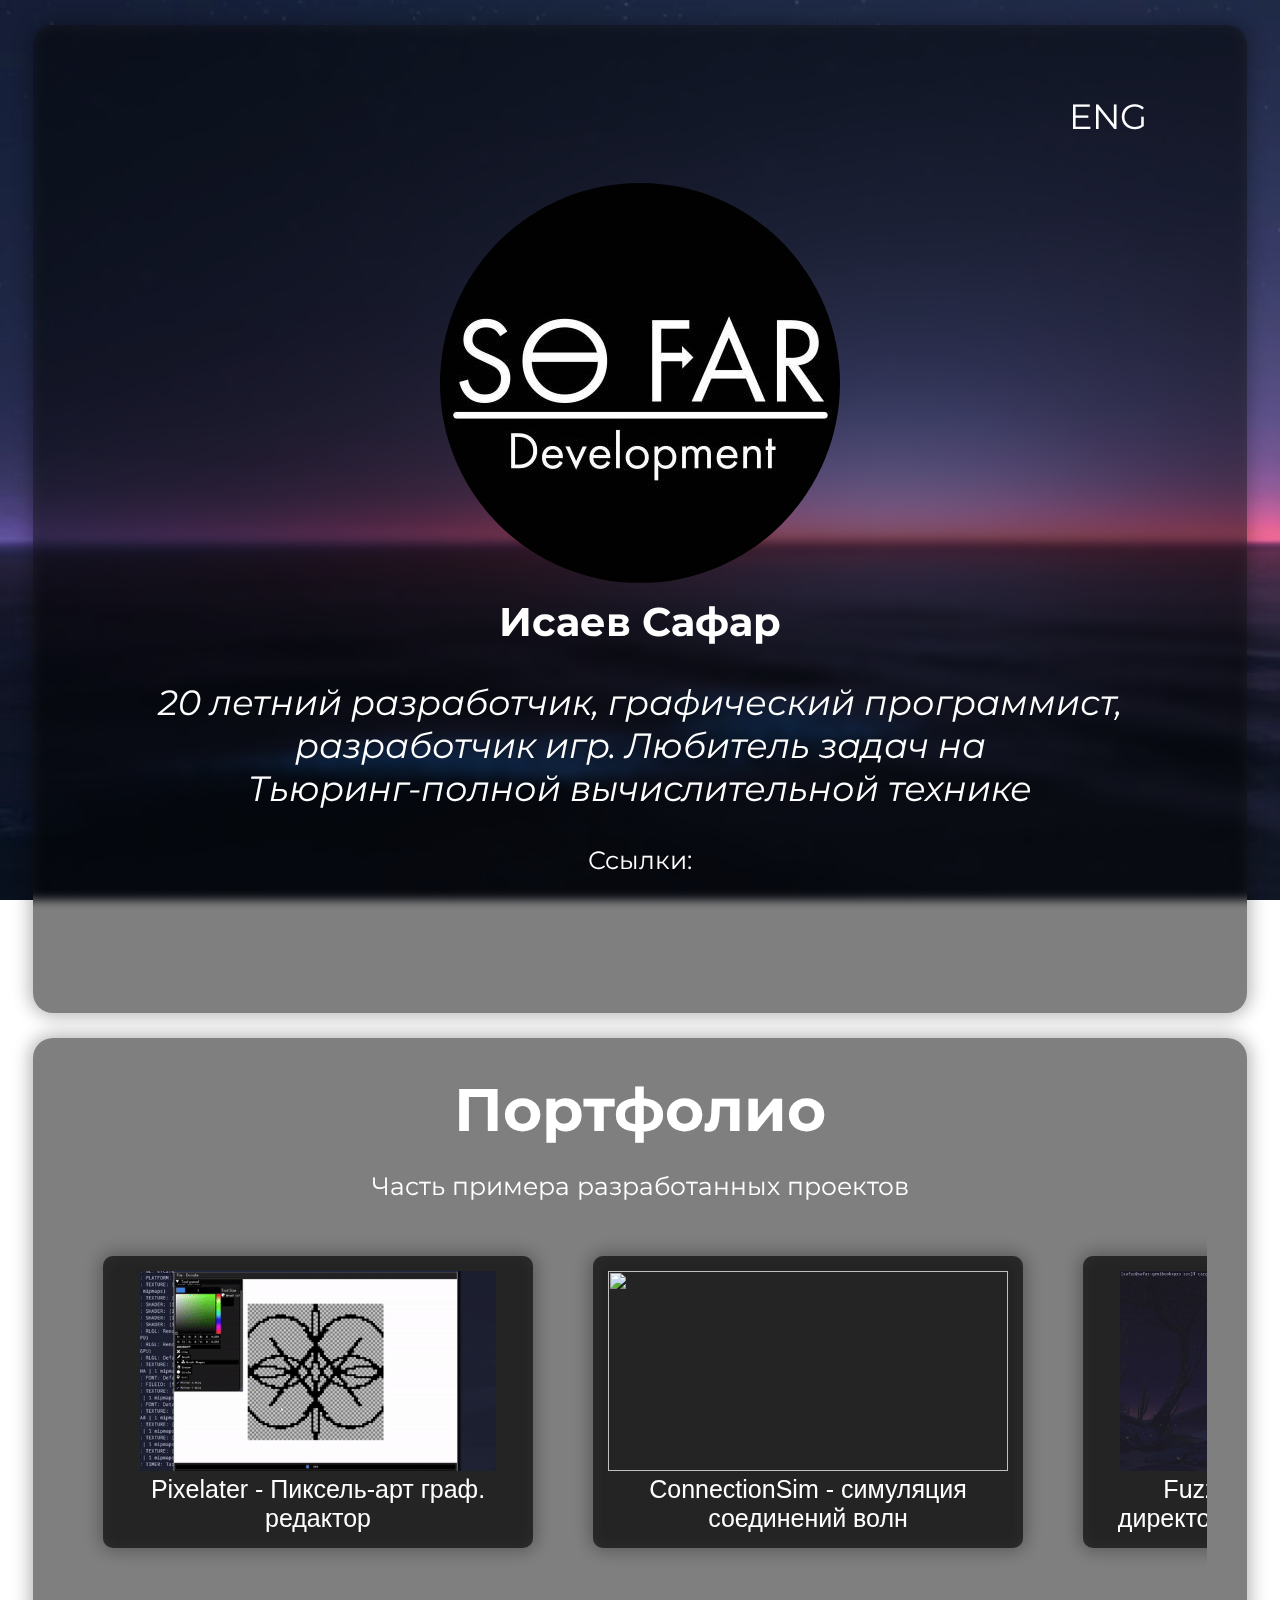
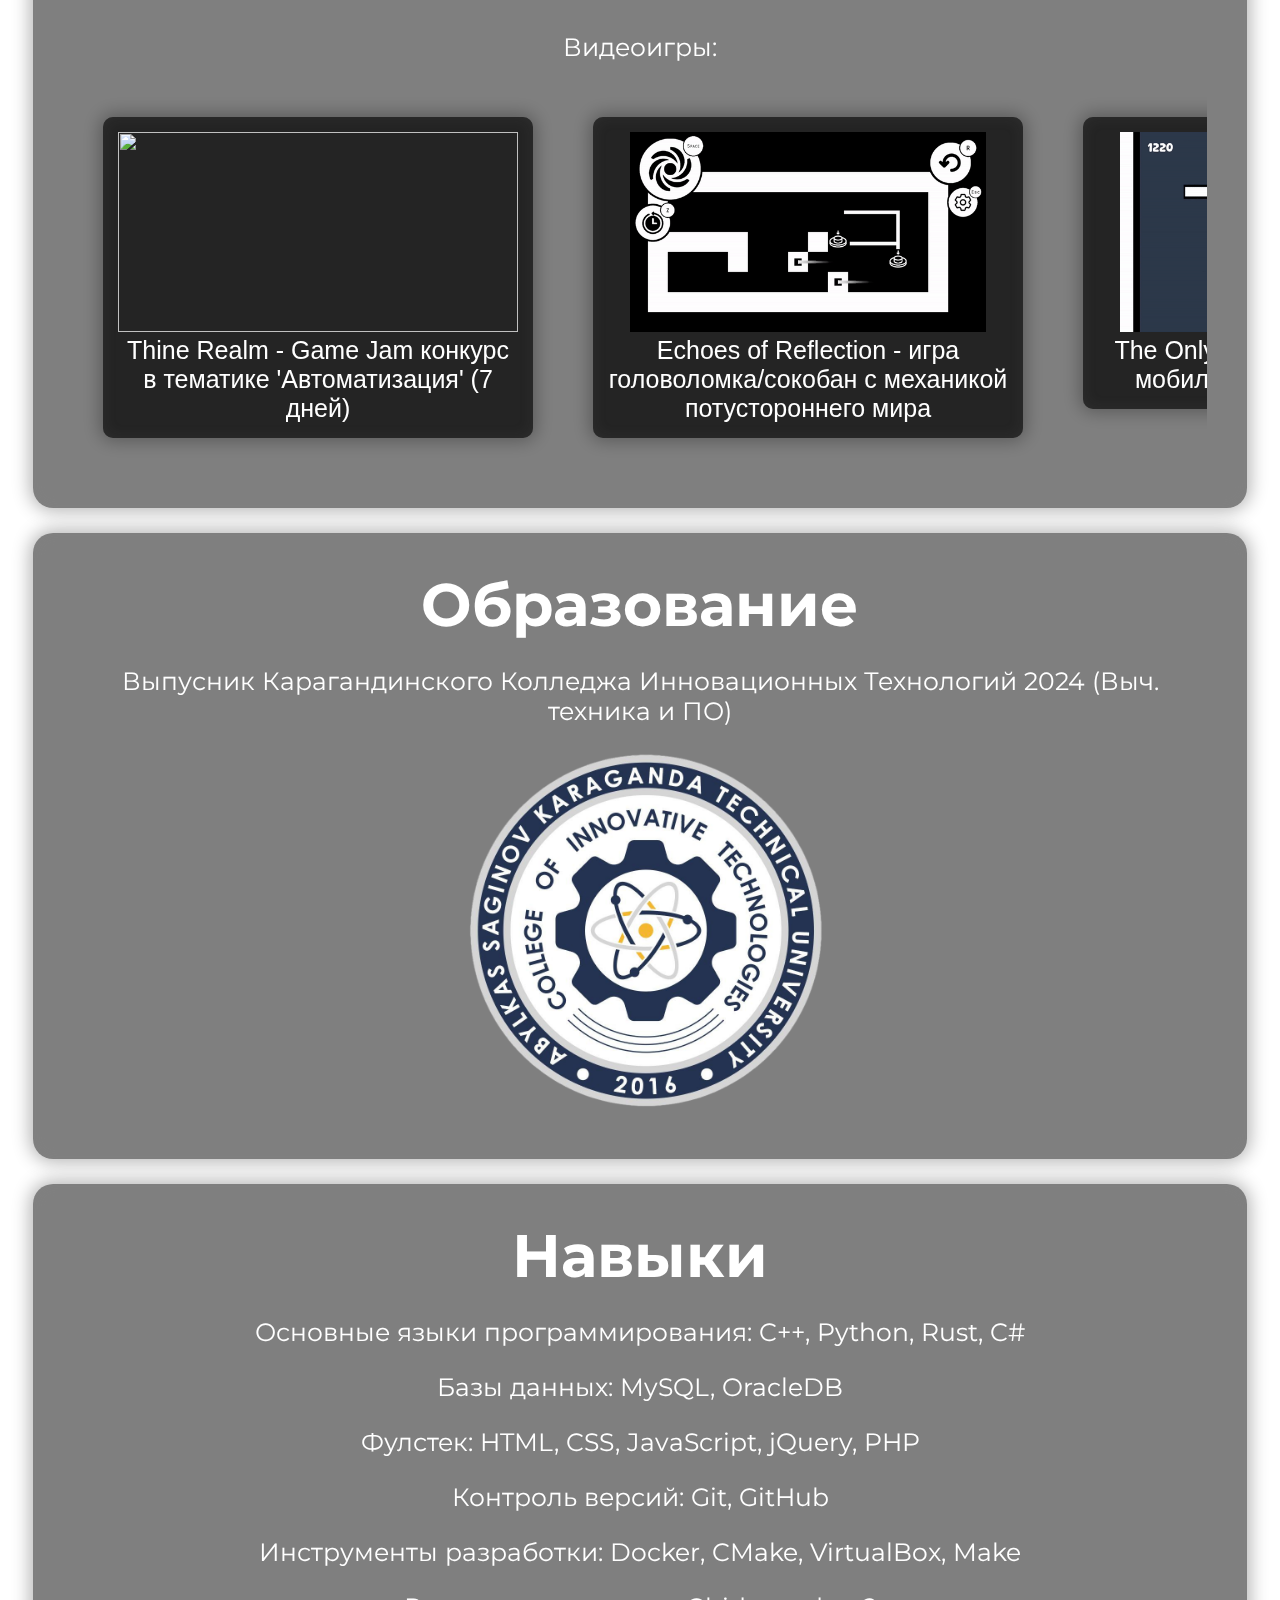
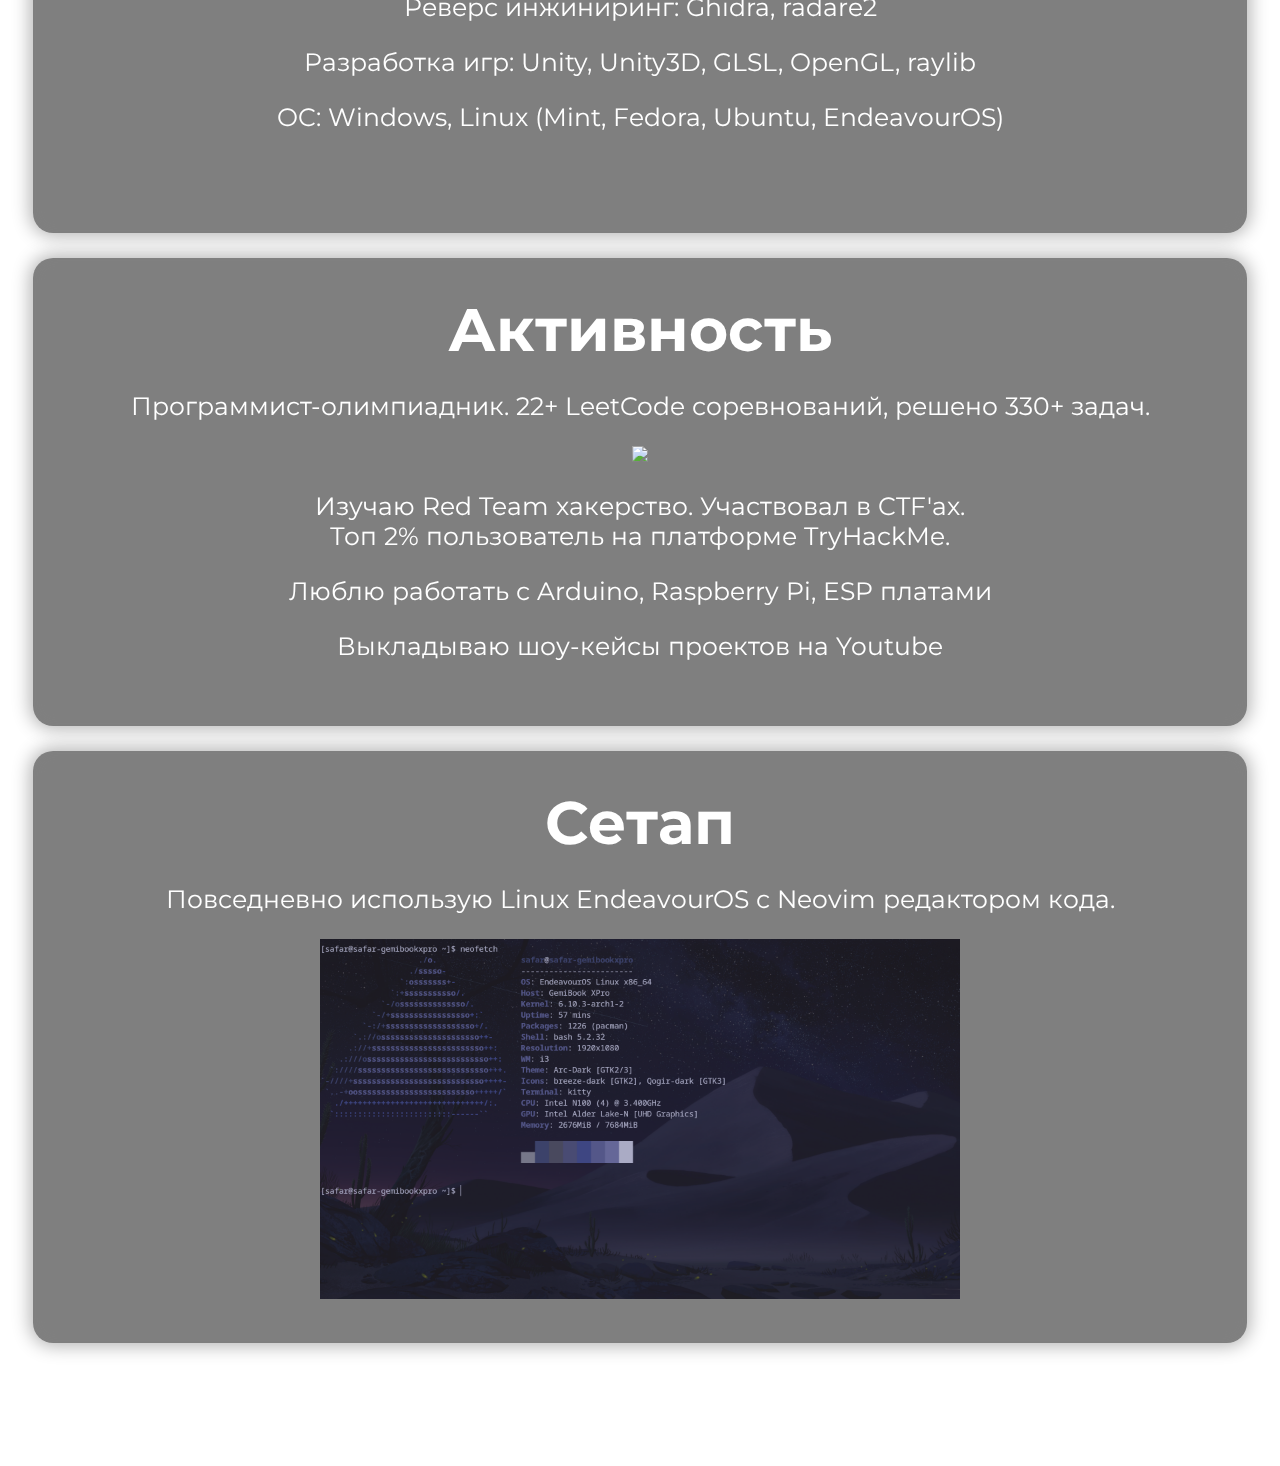
==== commit 4120120d: "video fix x2" ====
--- a/index-ru.html
+++ b/index-ru.html
@@ -16,7 +16,7 @@
     <base target="_blank"> <!--to open links in new tabs -->
   </head>
   <body>
-    <video autoplay="autoplay" muted defaultMuted playsinline loop="loop" oncontextmenu="return false" preload="auto" id="bgVideo">
+    <video autoplay="autoplay" muted playsinline loop="loop" preload="auto" id="bgVideo">
       <source src="assets/ocean.mp4" type="video/mp4">
     </video>
 
--- a/style-ru.css
+++ b/style-ru.css
@@ -37,15 +37,16 @@
 
 #bgVideo{
   position: fixed;
-  right: 0;
-  bottom: 0;
   min-width: 100%;
   min-height: 100%;
+  top: 0;
+  left: 0;
+  
+  width: auto;
+  height: auto;
+
   z-index: -1;
 }
-/*html{*/
-/*  background-color: black;*/
-/*}*/
 
 #pfp img{
   width: 400px;
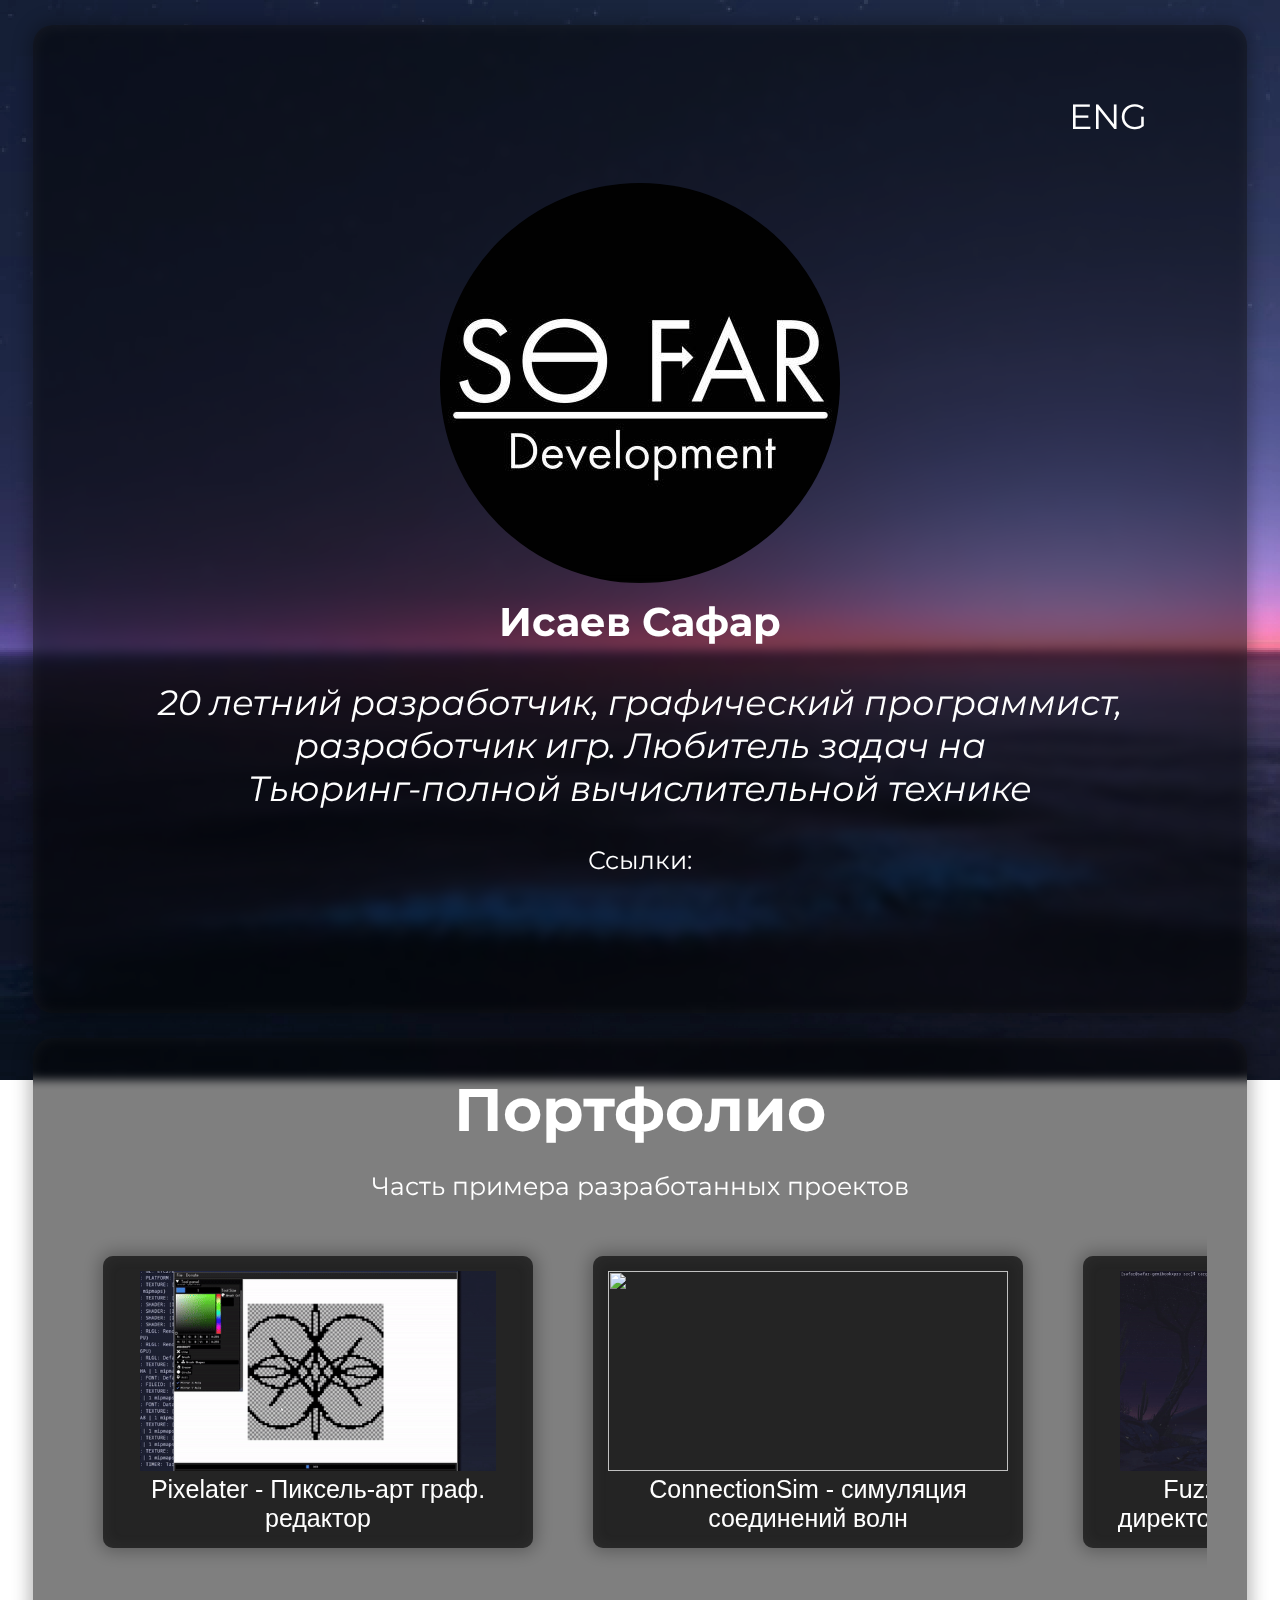
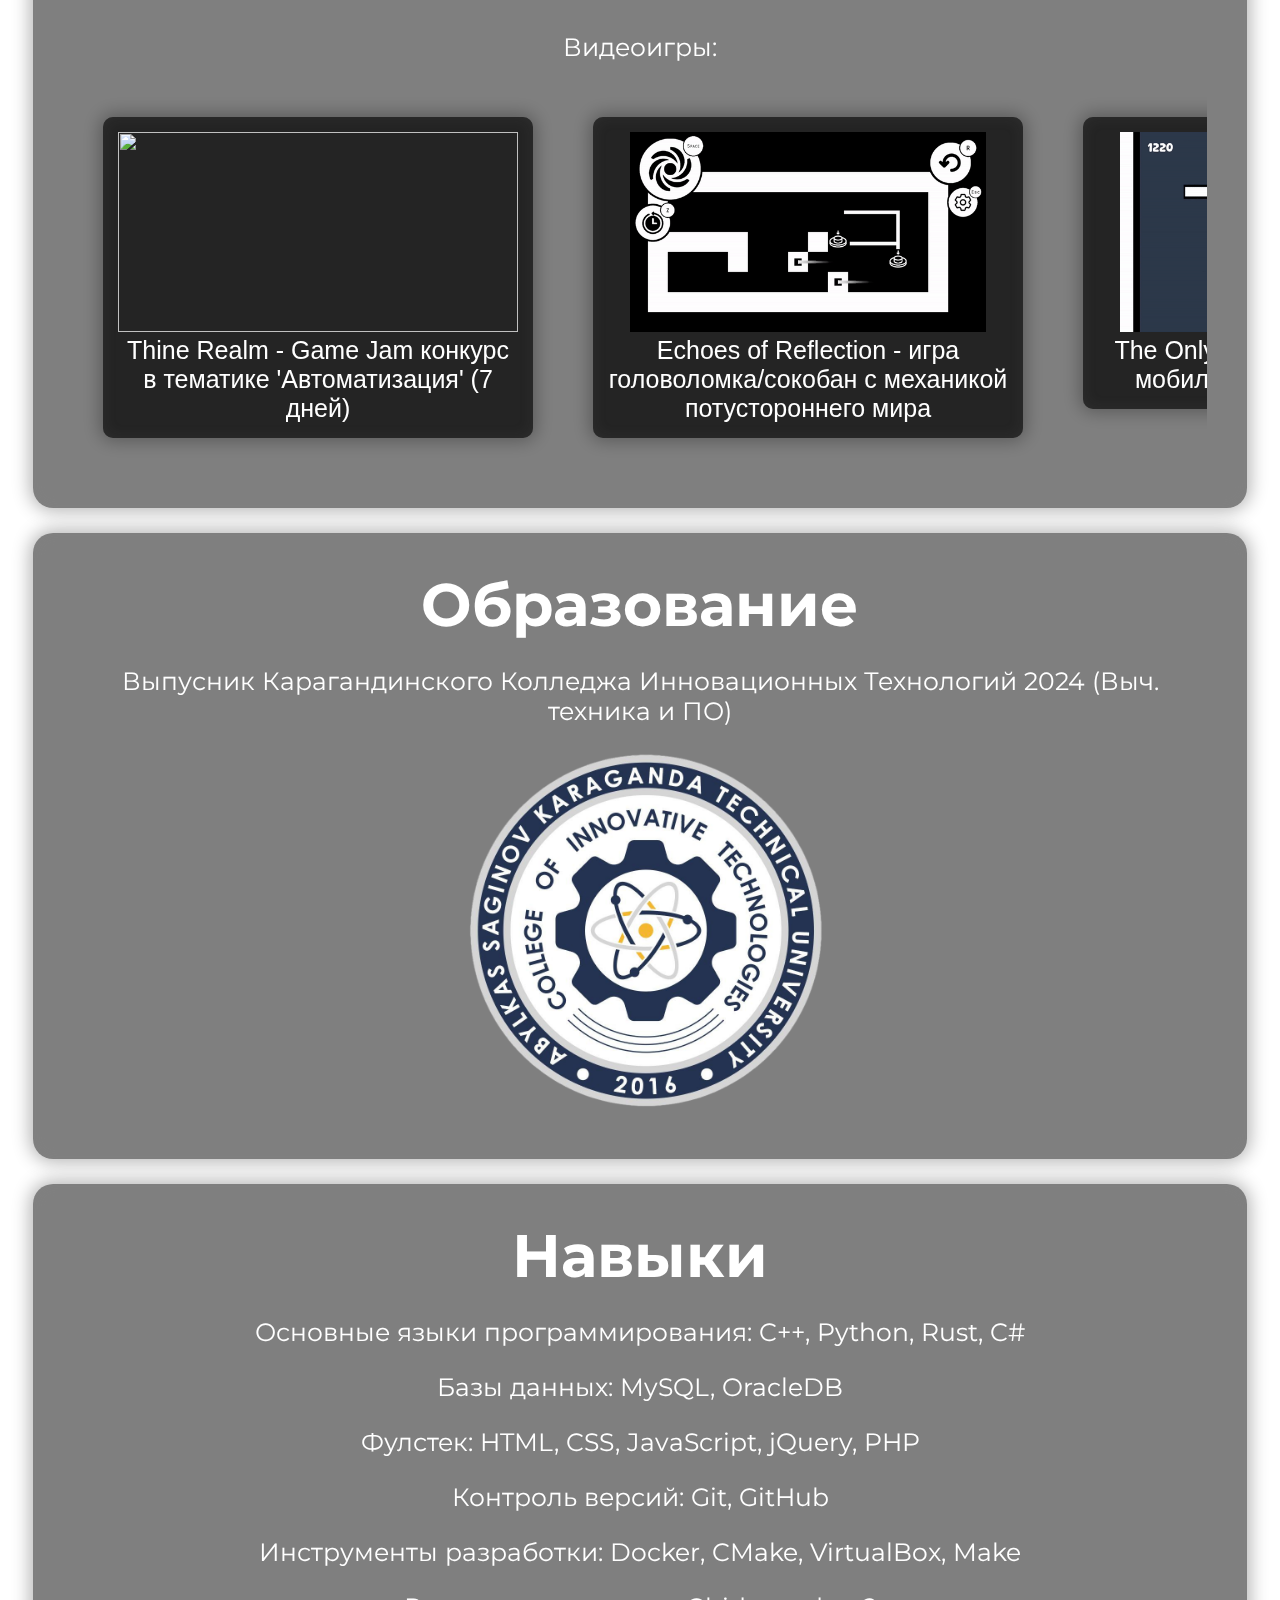
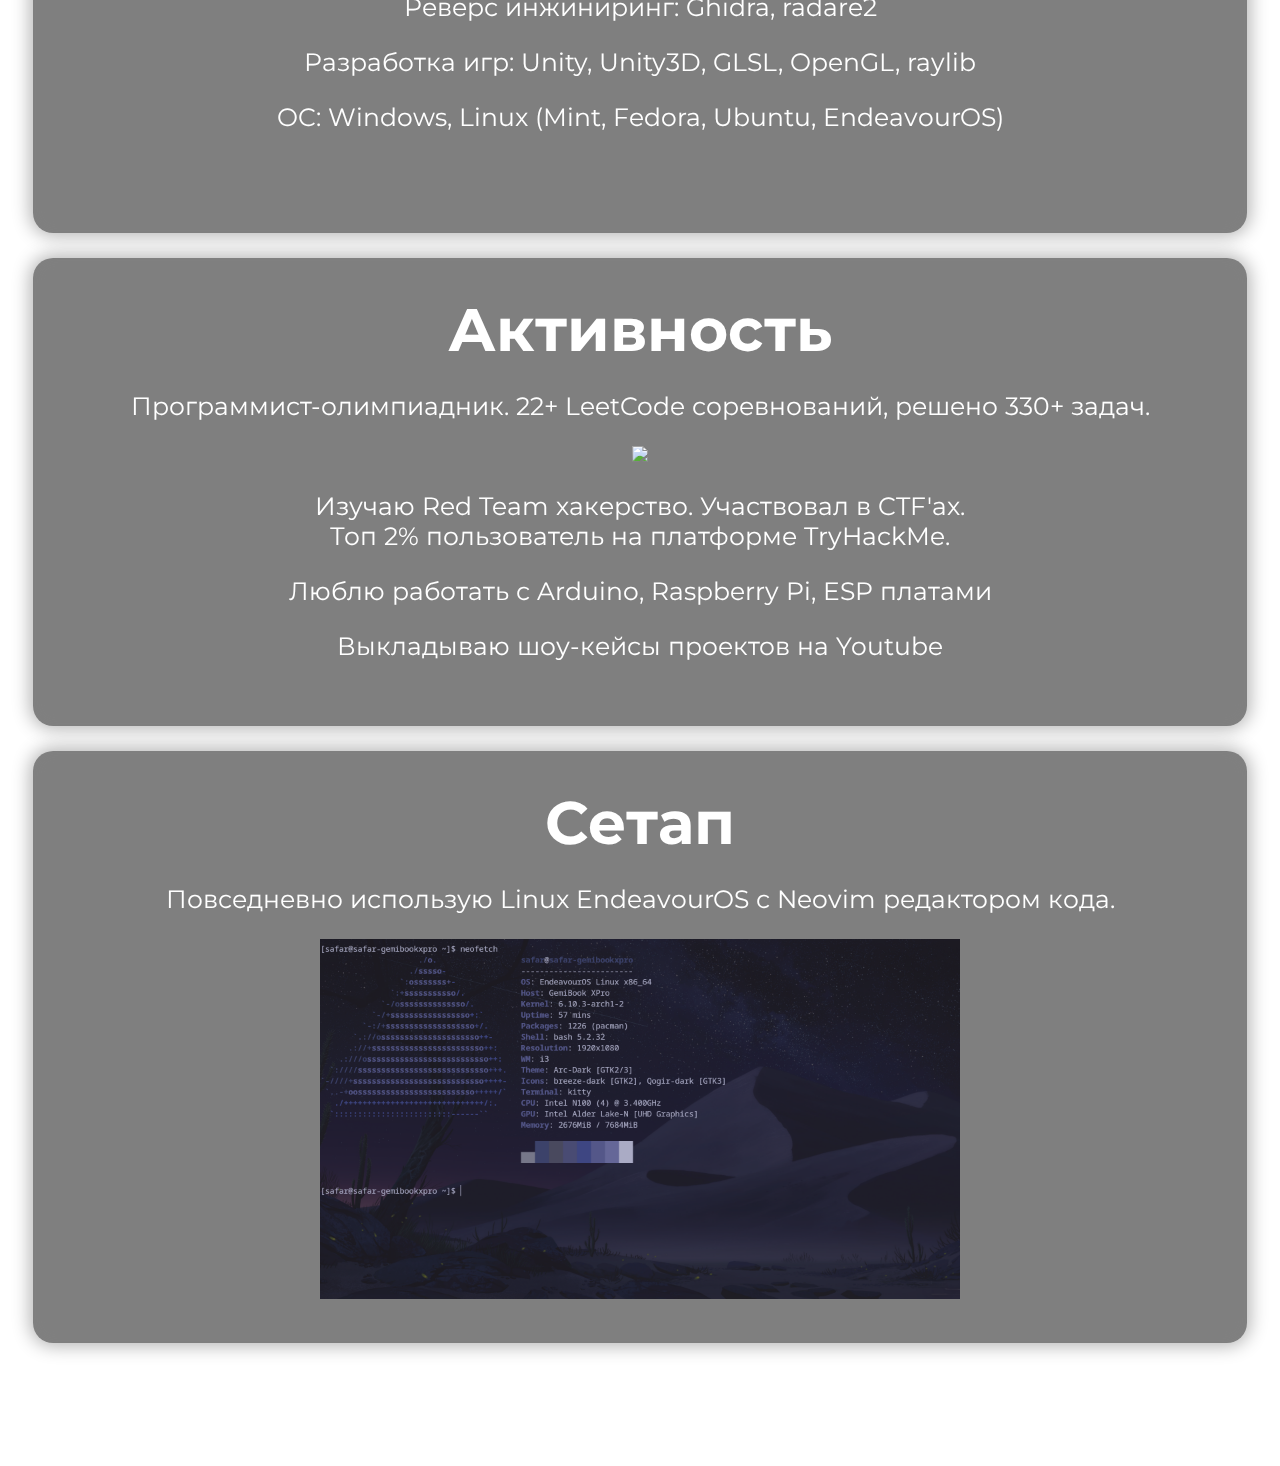
==== commit 6c551511: "static bg to prevent mobile orientatin change bug" ====
--- a/index-ru.html
+++ b/index-ru.html
@@ -16,9 +16,10 @@
     <base target="_blank"> <!--to open links in new tabs -->
   </head>
   <body>
-    <video autoplay="autoplay" muted playsinline loop="loop" preload="auto" id="bgVideo">
-      <source src="assets/ocean.mp4" type="video/mp4">
-    </video>
+    <!-- <video autoplay="autoplay" muted playsinline loop="loop" preload="auto" id="bgVideo"> -->
+    <!--   <source src="assets/ocean.mp4" type="video/mp4"> -->
+    <!-- </video> -->
+    <img id="bgImg" src="assets/ocean.png"/>
 
      <div class="glass-container">
         <a href="index.html" target="_self"><p style="margin: 45px 60px; text-align:right; position:relative;font-family: 'Montserrat'; font-size: 35px;">ENG</p></a>
--- a/style-ru.css
+++ b/style-ru.css
@@ -36,6 +36,19 @@
 }
 
 #bgVideo{
+  position: fixed;
+  min-width: 100%;
+  min-height: 100%;
+  top: 0;
+  left: 0;
+  
+  width: auto;
+  height: auto;
+
+  z-index: -1;
+}
+
+#bgImg{
   position: fixed;
   min-width: 100%;
   min-height: 100%;
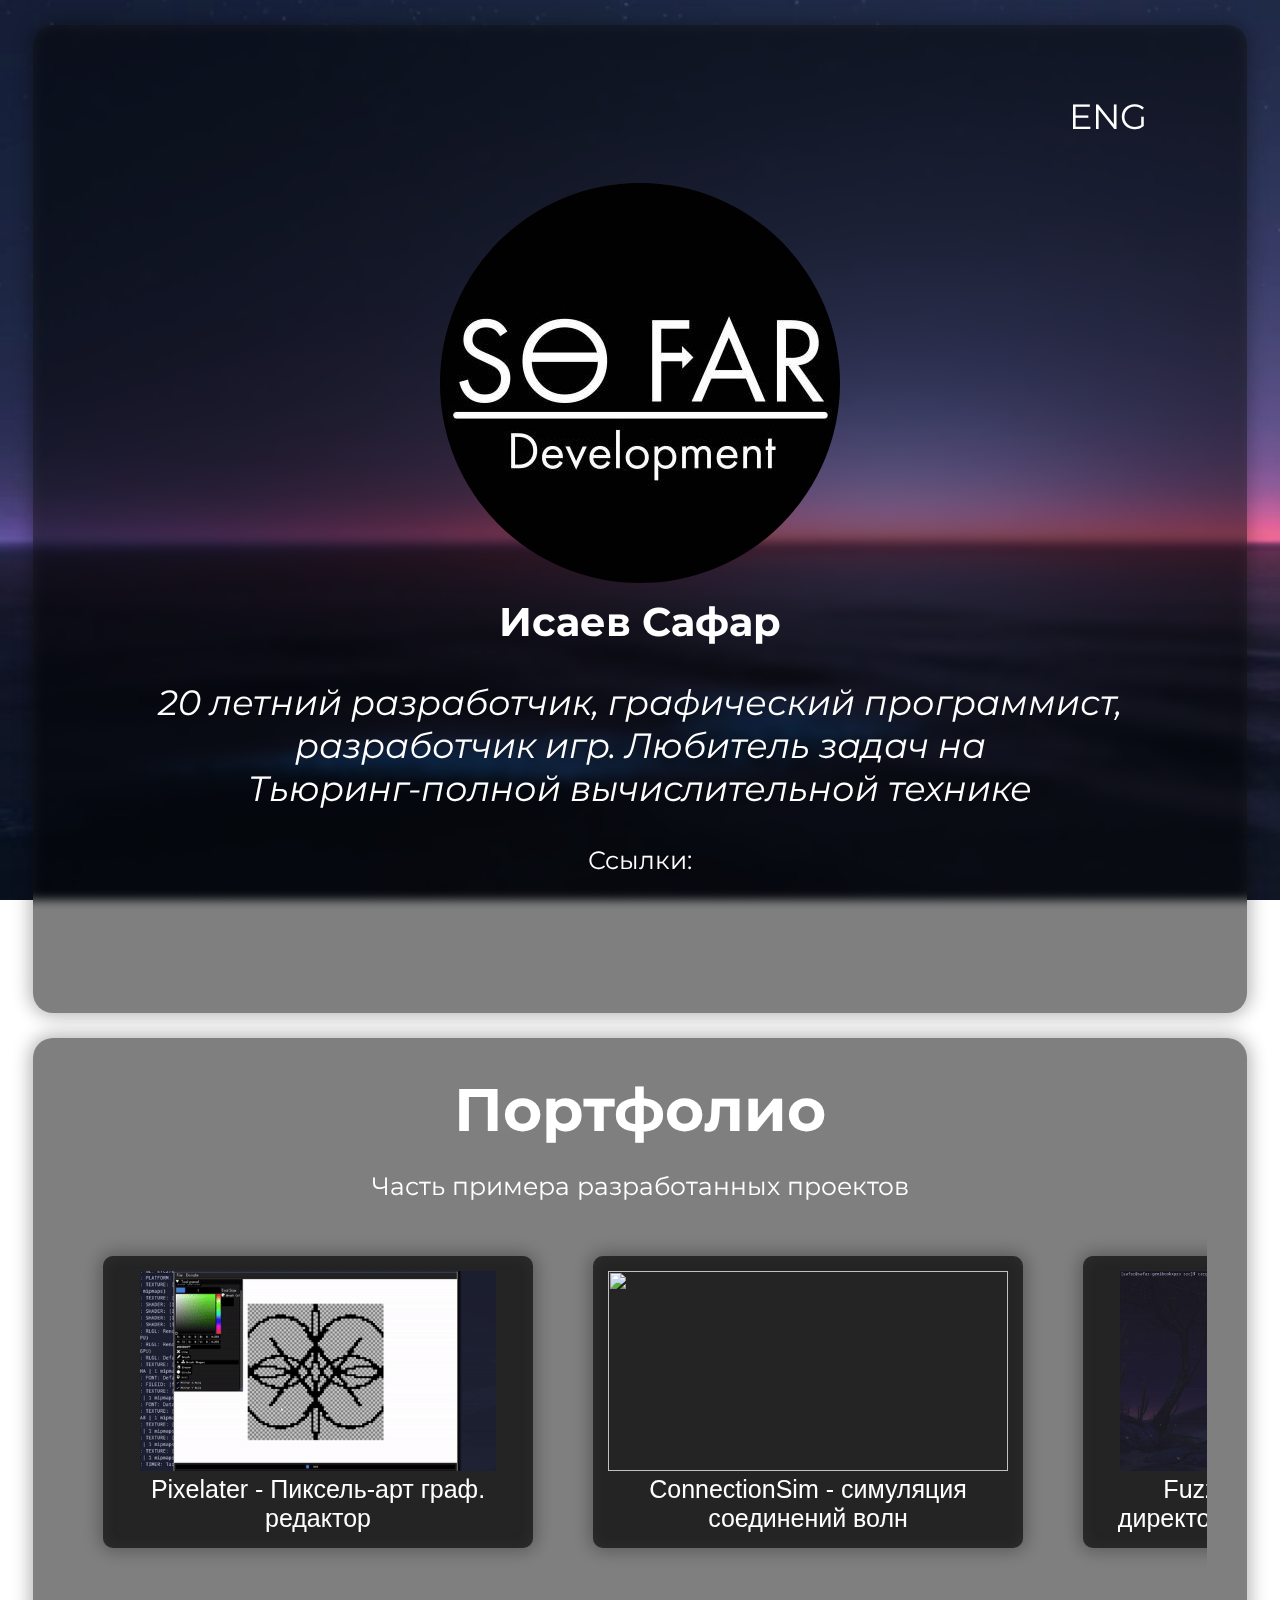
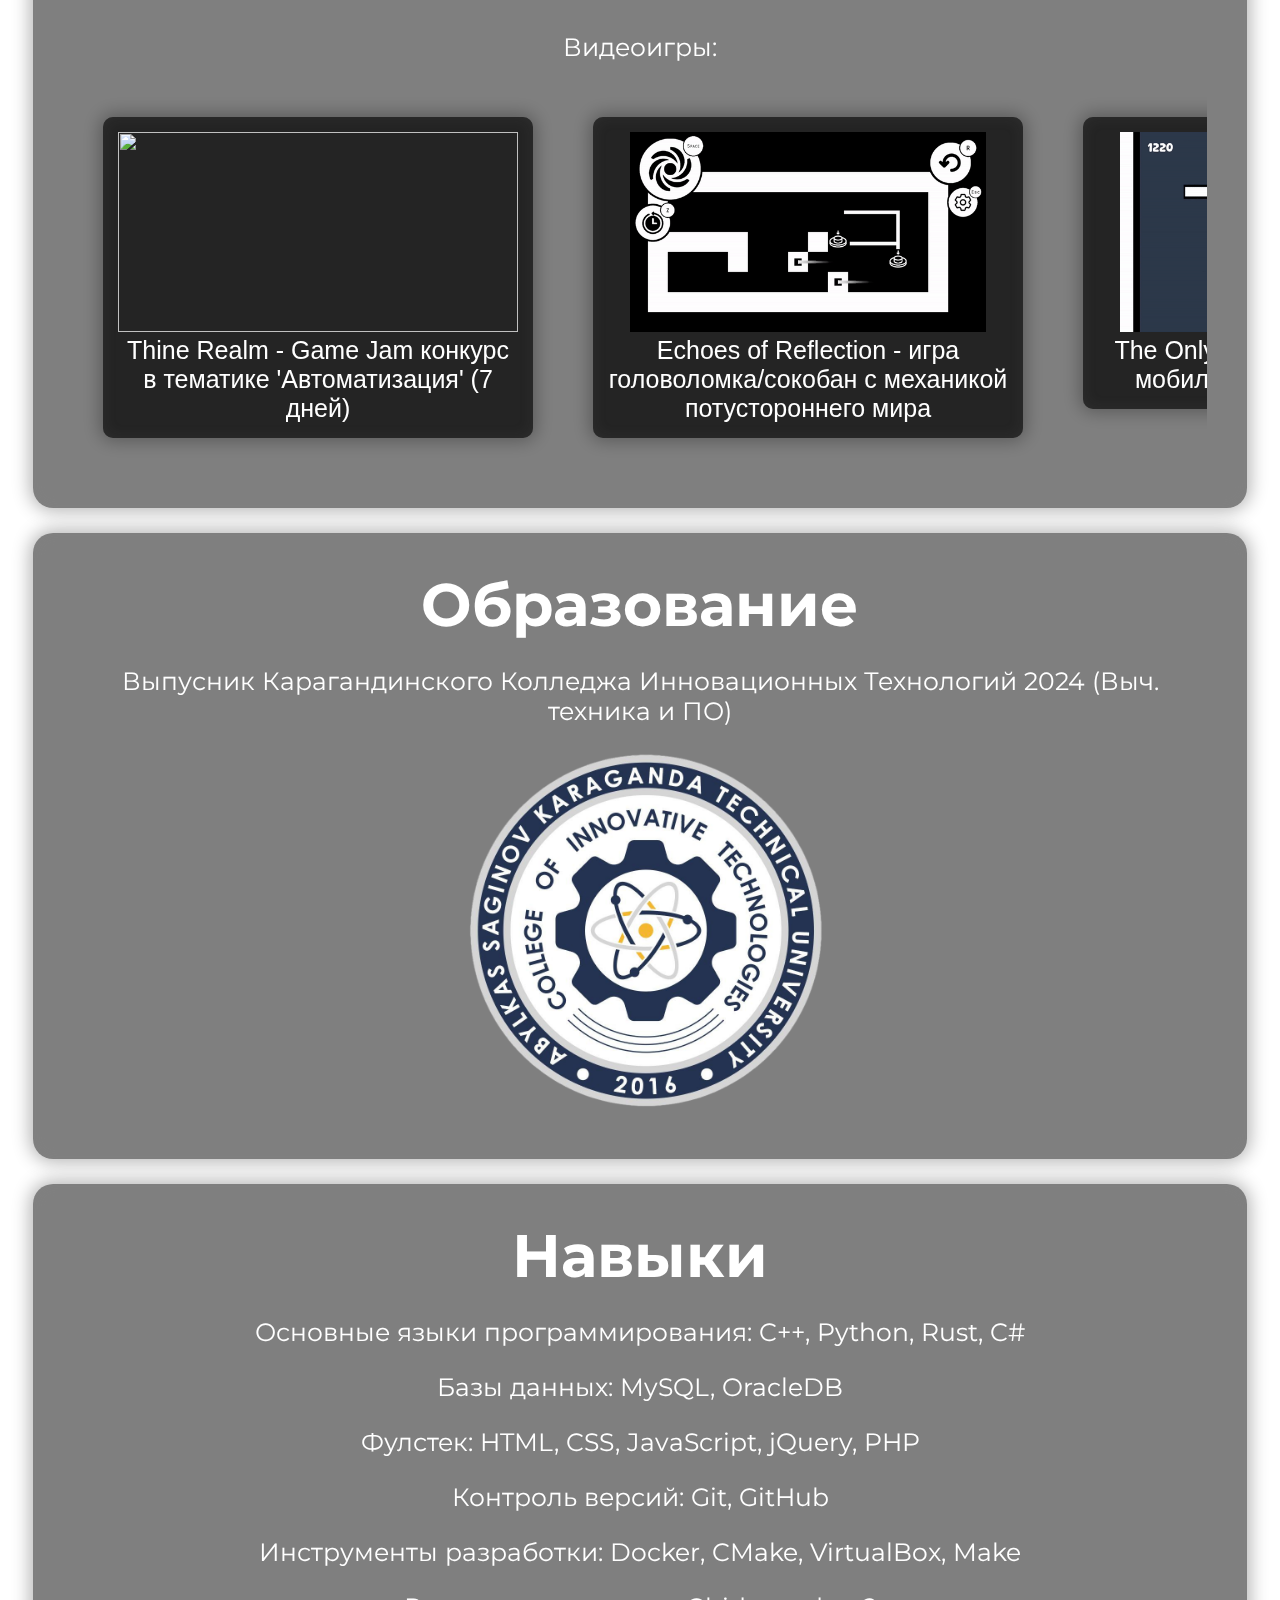
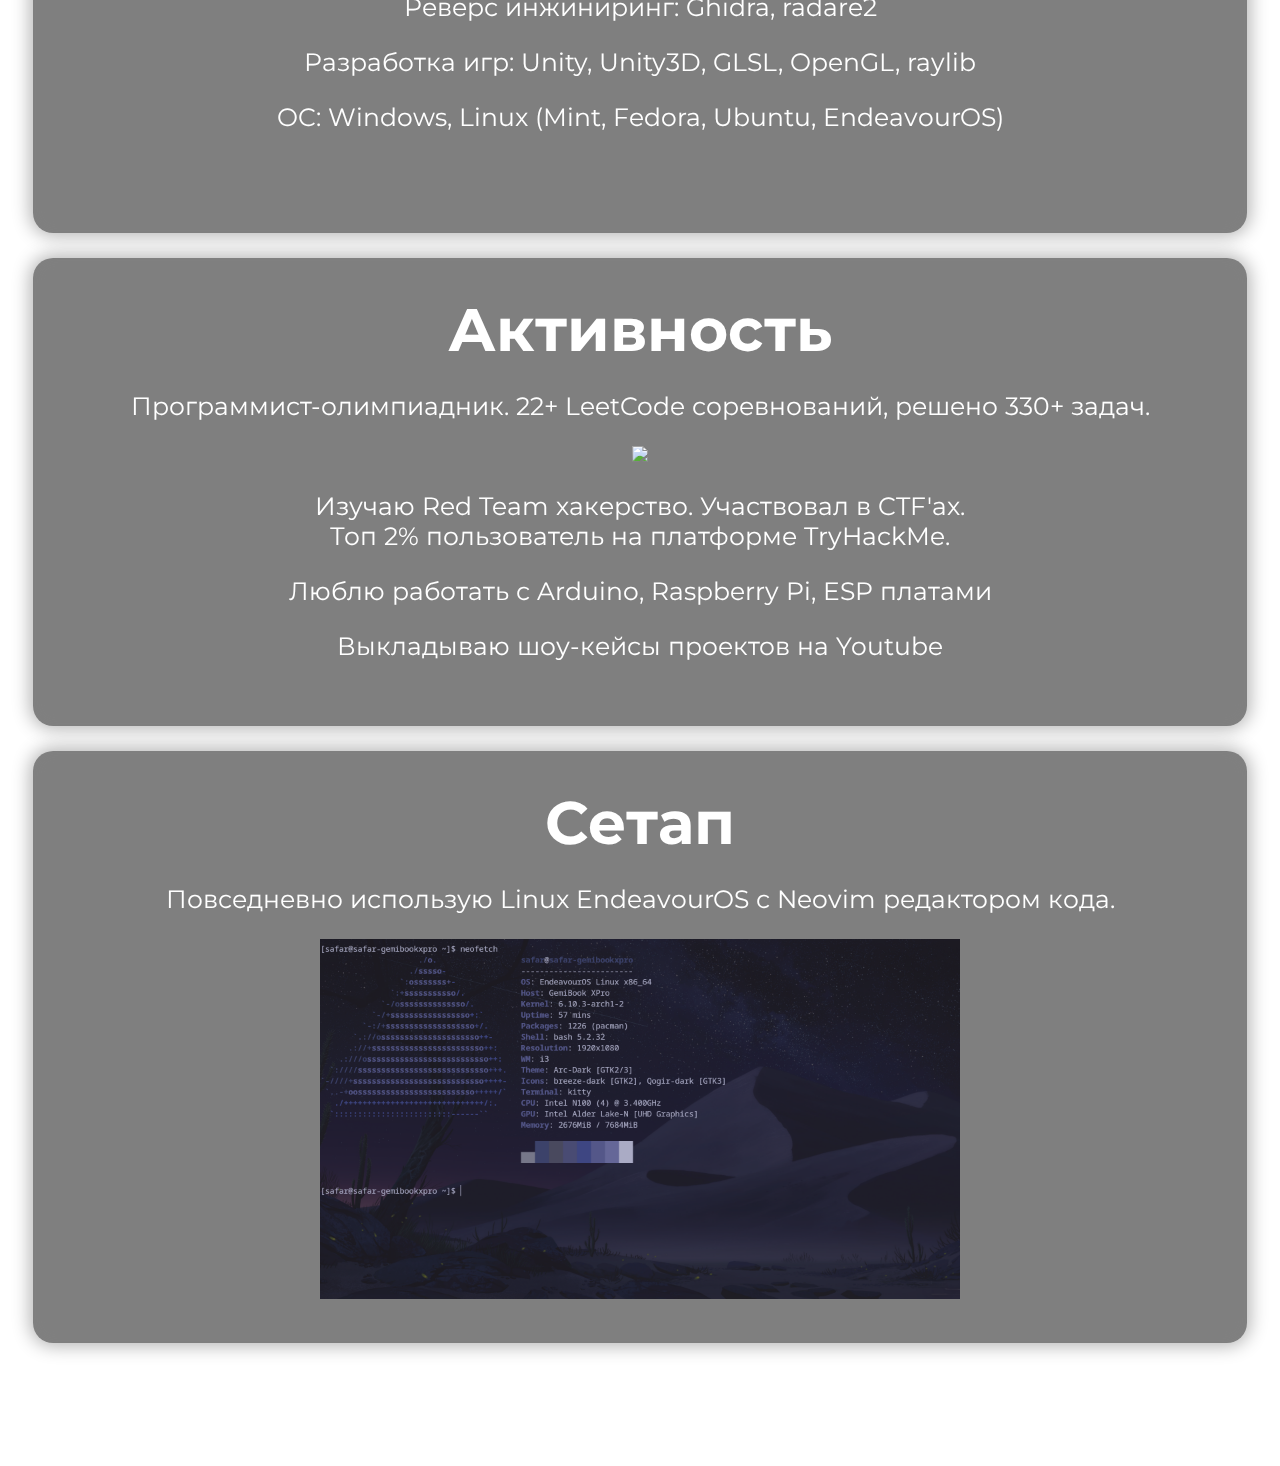
==== commit d2606199: "video revert" ====
--- a/index-ru.html
+++ b/index-ru.html
@@ -16,10 +16,10 @@
     <base target="_blank"> <!--to open links in new tabs -->
   </head>
   <body>
-    <!-- <video autoplay="autoplay" muted playsinline loop="loop" preload="auto" id="bgVideo"> -->
-    <!--   <source src="assets/ocean.mp4" type="video/mp4"> -->
-    <!-- </video> -->
-    <img id="bgImg" src="assets/ocean.png"/>
+    <video autoplay="autoplay" muted playsinline loop="loop" preload="auto" id="bgVideo">
+      <source src="assets/ocean.mp4" type="video/mp4">
+    </video>
+    <!-- <img id="bgImg" src="assets/ocean.png"/> -->
 
      <div class="glass-container">
         <a href="index.html" target="_self"><p style="margin: 45px 60px; text-align:right; position:relative;font-family: 'Montserrat'; font-size: 35px;">ENG</p></a>
--- a/style-ru.css
+++ b/style-ru.css
@@ -7,6 +7,10 @@
 /*  font-variation-settings:*/
 /*    "slnt" 0;*/
 /*}*/
+
+body{
+  overflow-x:hidden;
+}
 
 a{
     color: unset;
@@ -54,9 +58,10 @@
   min-height: 100%;
   top: 0;
   left: 0;
+  object-fit: fill;
   
-  width: auto;
-  height: auto;
+  width: 100vh;
+  height: 100vh;
 
   z-index: -1;
 }
